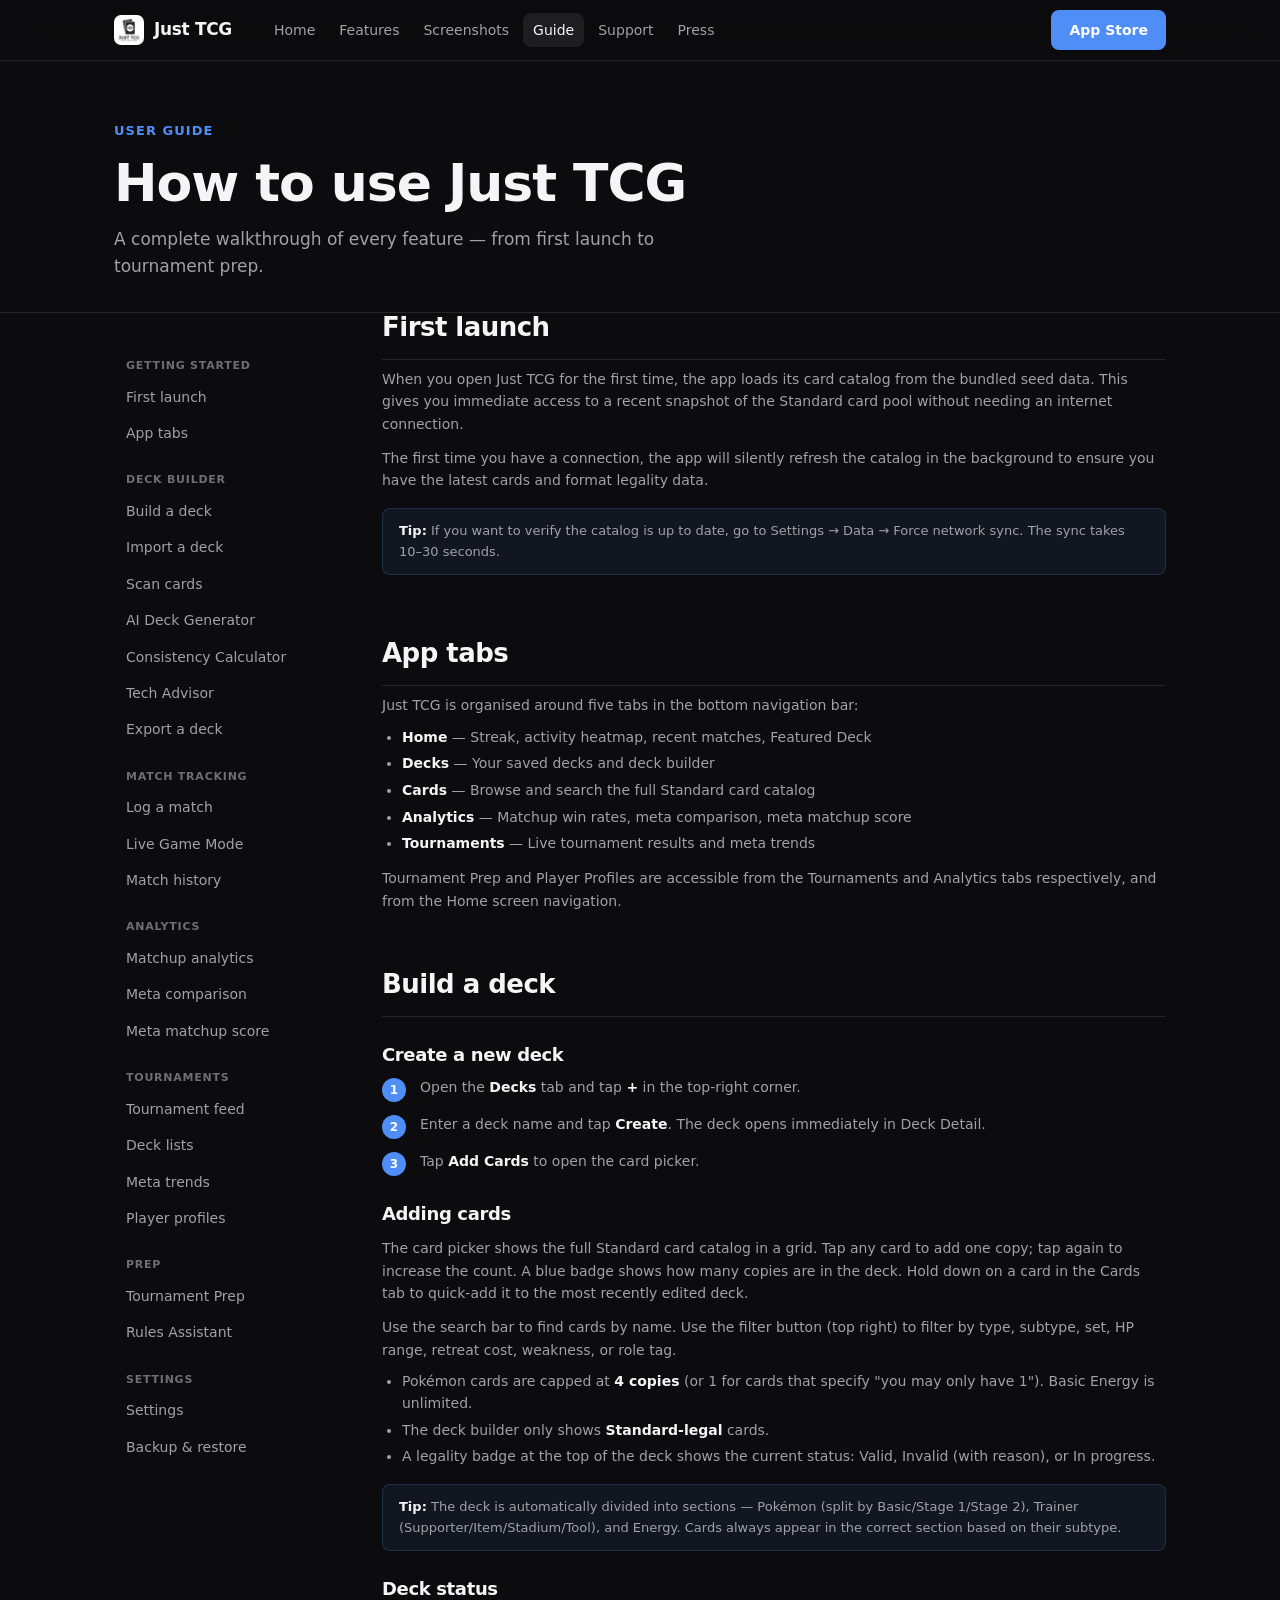
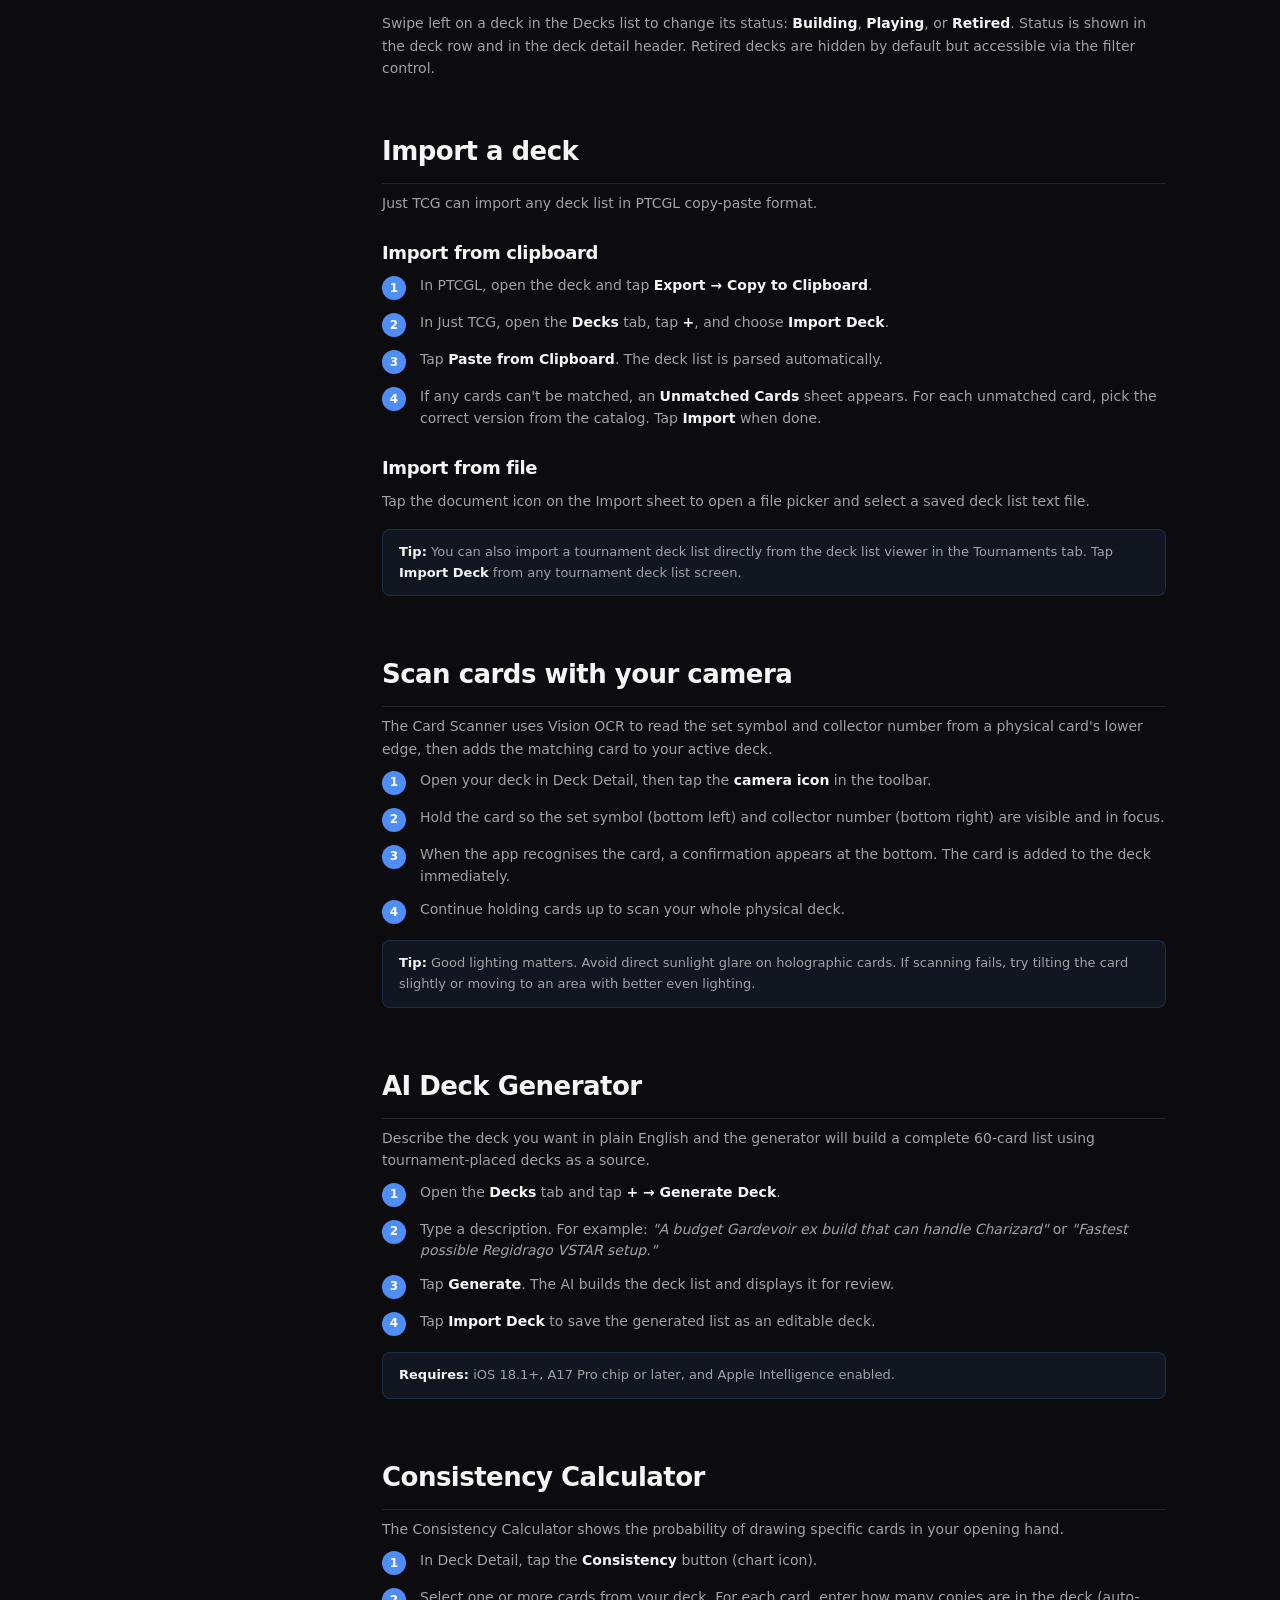
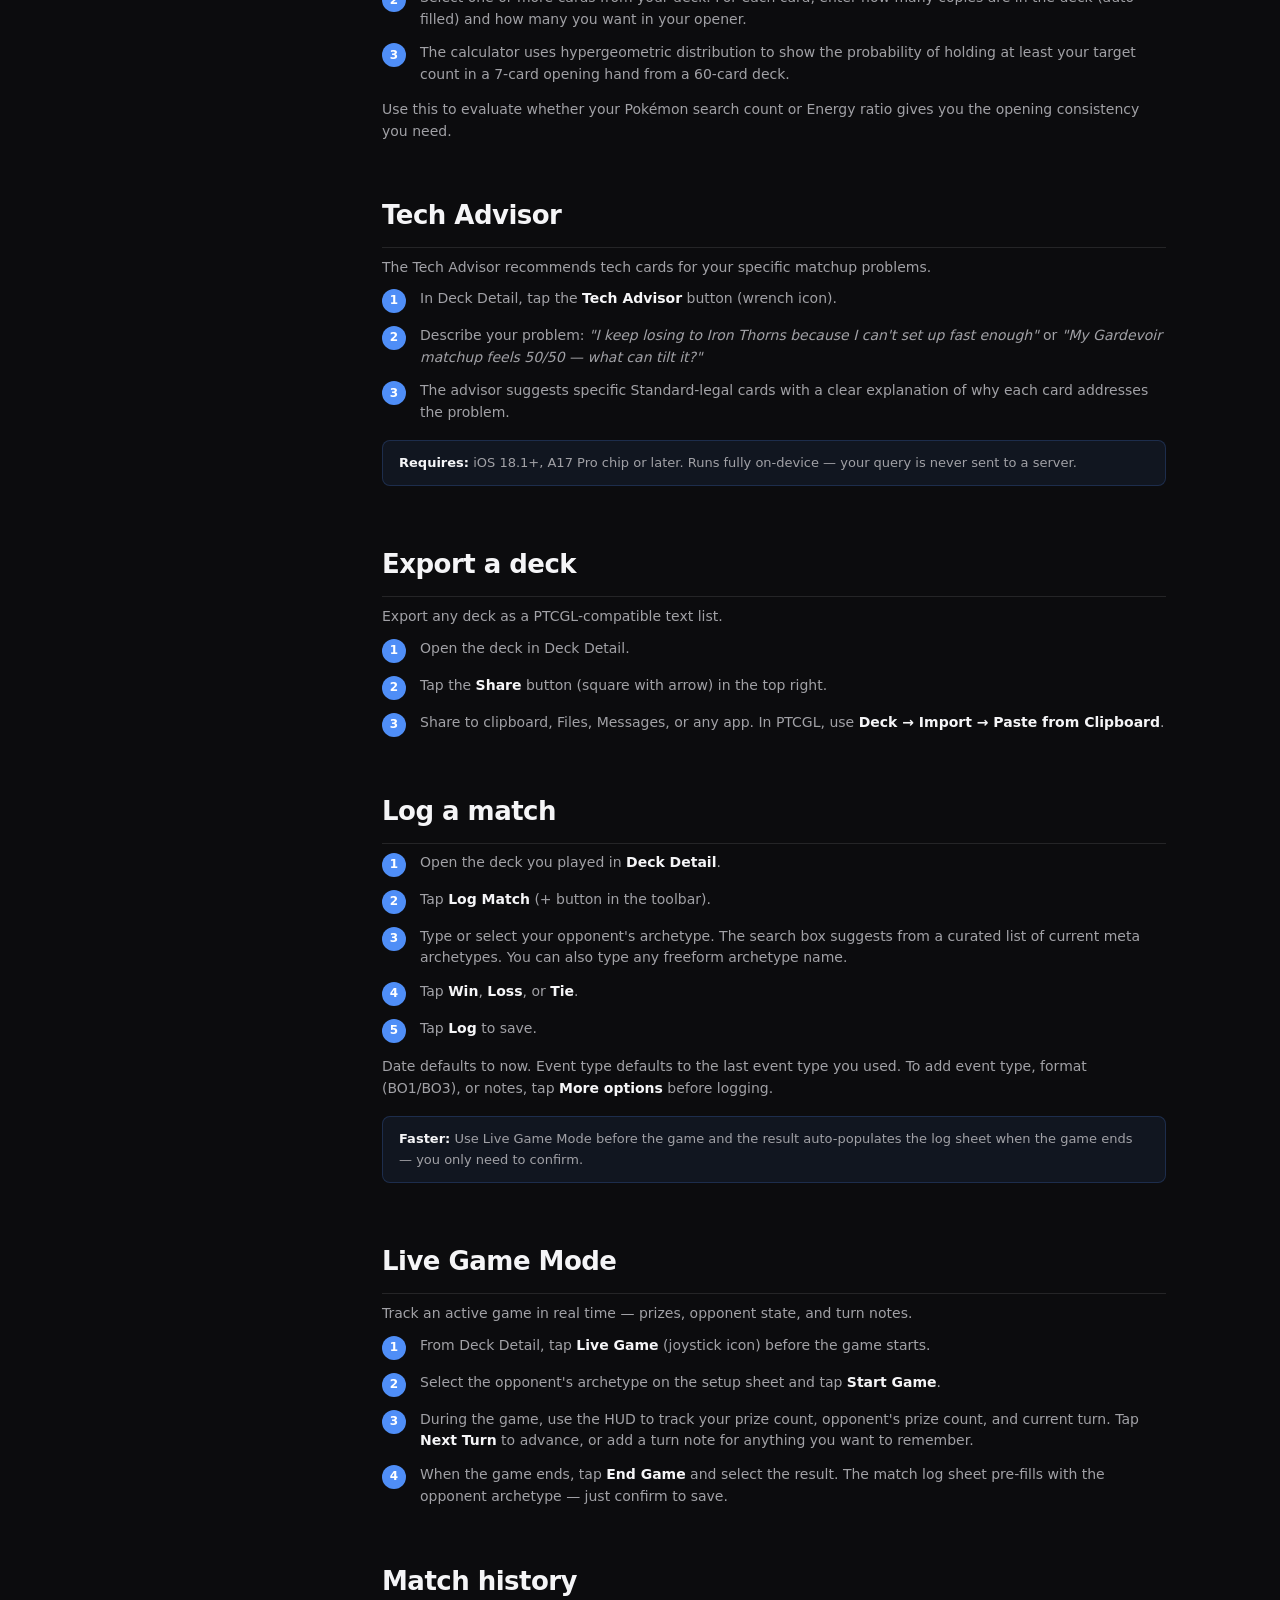
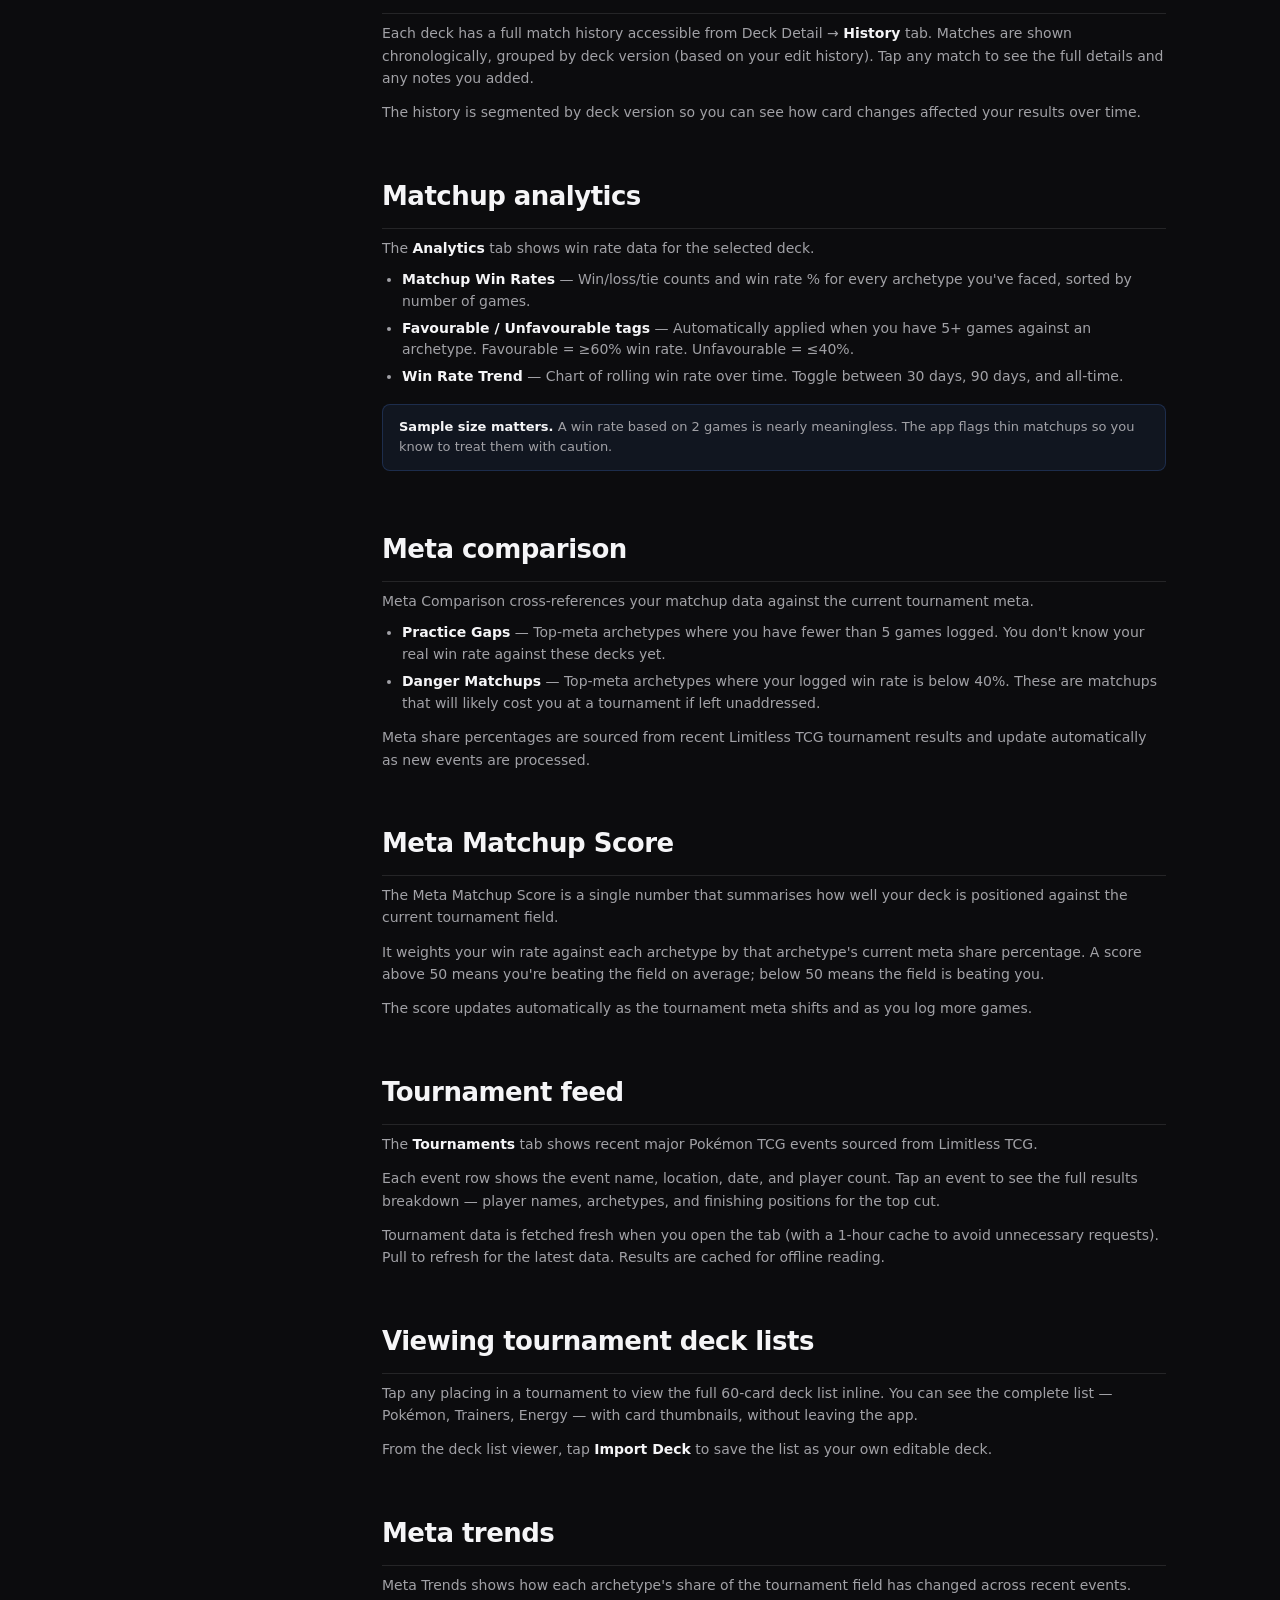
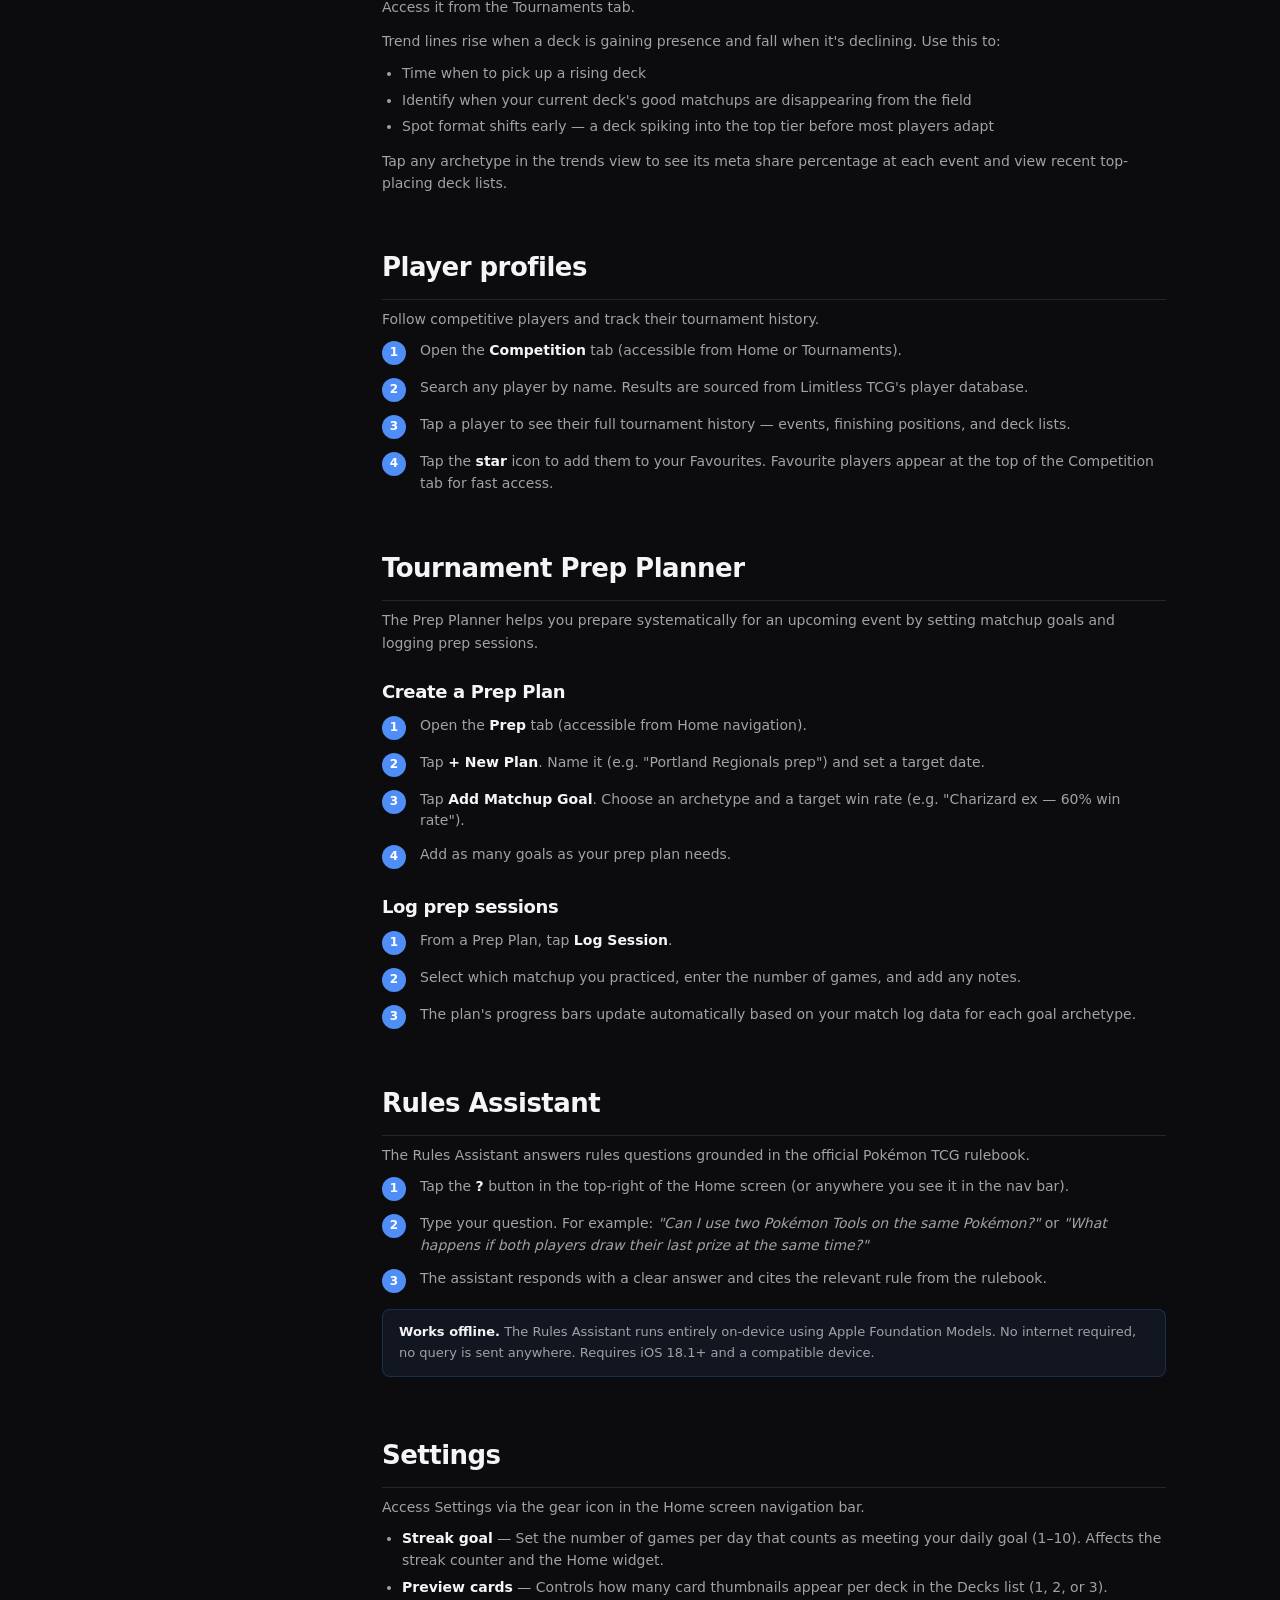
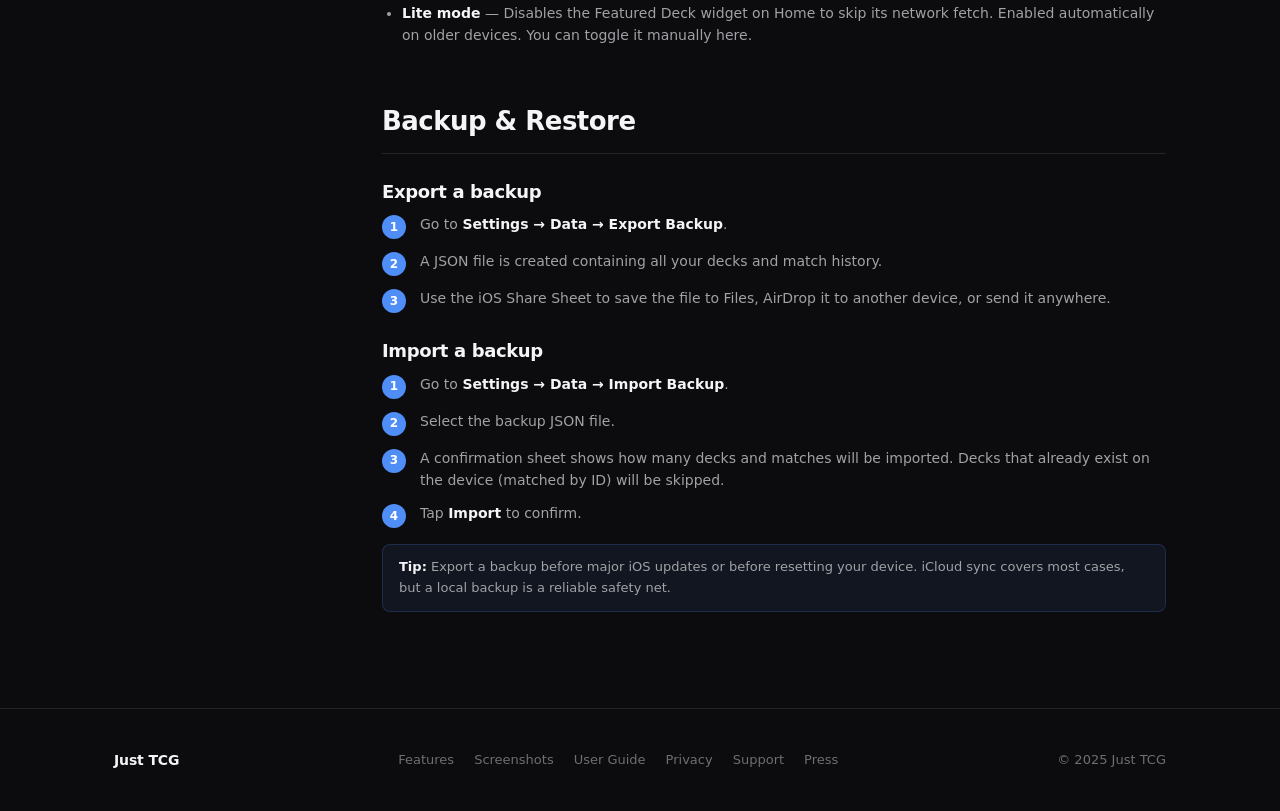
==== docs/guide.html @ 02922365 "Fix featured deck card image loading and add /docs website with real screenshots - ArchetypePrimaryC" ====
<!DOCTYPE html>
<html lang="en">
<head>
  <meta charset="UTF-8">
  <meta name="viewport" content="width=device-width, initial-scale=1.0">
  <title>User Guide — Just TCG</title>
  <meta name="description" content="Complete user guide for Just TCG. Learn how to build decks, track matches, use analytics, and follow the tournament meta.">
  <link rel="icon" type="image/png" href="assets/icon.png">
  <link rel="stylesheet" href="css/style.css">
  <style>
    .guide-step {
      display: flex;
      gap: 14px;
      align-items: flex-start;
      margin-bottom: 12px;
    }
    .step-num {
      width: 24px;
      height: 24px;
      background: var(--accent);
      border-radius: 50%;
      display: flex;
      align-items: center;
      justify-content: center;
      font-size: 12px;
      font-weight: 700;
      color: #fff;
      flex-shrink: 0;
      margin-top: 1px;
    }
    .step-text { font-size: 14px; color: var(--text-secondary); line-height: 1.55; }
    .step-text strong { color: var(--text); }

    .tip {
      background: rgba(79, 142, 247, 0.08);
      border: 1px solid rgba(79, 142, 247, 0.2);
      border-radius: var(--radius-sm);
      padding: 12px 16px;
      font-size: 13px;
      color: var(--text-secondary);
      margin: 16px 0;
    }
    .tip strong { color: var(--accent); }

    .guide-section {
      scroll-margin-top: 80px;
      padding-top: 48px;
    }
    .guide-section:first-child { padding-top: 0; }
    .guide-section h2 {
      font-size: 26px;
      margin-bottom: 8px;
      padding-bottom: 16px;
      border-bottom: 1px solid var(--border);
    }
    .guide-section h3 {
      font-size: 18px;
      margin: 28px 0 12px;
      color: var(--text);
    }
    .guide-section p {
      font-size: 14px;
      line-height: 1.6;
      color: var(--text-secondary);
      margin-bottom: 10px;
    }
    .guide-section ul {
      font-size: 14px;
      color: var(--text-secondary);
      padding-left: 20px;
      margin-bottom: 12px;
    }
    .guide-section li { margin-bottom: 5px; line-height: 1.55; }
    .guide-section strong { color: var(--text); }

    .guide-nav-section {
      font-size: 11px;
      font-weight: 600;
      text-transform: uppercase;
      letter-spacing: 0.07em;
      color: var(--text-tertiary);
      padding: 12px 12px 4px;
      margin-top: 8px;
    }
  </style>
</head>
<body>

<nav class="nav">
  <div class="nav-inner">
    <a class="nav-logo" href="index.html">
      <img src="assets/icon.png" alt="Just TCG icon">
      Just TCG
    </a>
    <div class="nav-links">
      <a href="index.html">Home</a>
      <a href="features.html">Features</a>
      <a href="screenshots.html">Screenshots</a>
      <a href="guide.html" class="active">Guide</a>
      <a href="support.html">Support</a>
      <a href="press.html">Press</a>
    </div>
    <div class="nav-cta">
      <a href="#" class="btn btn-primary">App Store</a>
    </div>
  </div>
</nav>

<section style="padding-top:60px;padding-bottom:32px;">
  <div class="container">
    <div class="section-label">User Guide</div>
    <h1 style="font-size:clamp(32px,5vw,52px);margin-bottom:12px;">How to use Just TCG</h1>
    <p style="font-size:17px;color:var(--text-secondary);max-width:560px;">A complete walkthrough of every feature — from first launch to tournament prep.</p>
  </div>
</section>

<div class="divider"></div>

<section style="padding-top:0;padding-bottom:80px;">
  <div class="container">
    <div class="guide-layout">

      <!-- Sidebar nav -->
      <nav class="guide-nav">
        <div class="guide-nav-section">Getting started</div>
        <a href="#getting-started">First launch</a>
        <a href="#tabs">App tabs</a>

        <div class="guide-nav-section">Deck Builder</div>
        <a href="#build-deck">Build a deck</a>
        <a href="#import-deck">Import a deck</a>
        <a href="#scan-cards">Scan cards</a>
        <a href="#deck-generator">AI Deck Generator</a>
        <a href="#consistency">Consistency Calculator</a>
        <a href="#tech-advisor">Tech Advisor</a>
        <a href="#export-deck">Export a deck</a>

        <div class="guide-nav-section">Match Tracking</div>
        <a href="#log-match">Log a match</a>
        <a href="#live-game">Live Game Mode</a>
        <a href="#match-history">Match history</a>

        <div class="guide-nav-section">Analytics</div>
        <a href="#analytics">Matchup analytics</a>
        <a href="#meta-comparison">Meta comparison</a>
        <a href="#meta-score">Meta matchup score</a>

        <div class="guide-nav-section">Tournaments</div>
        <a href="#tournament-feed">Tournament feed</a>
        <a href="#deck-lists">Deck lists</a>
        <a href="#meta-trends">Meta trends</a>
        <a href="#players">Player profiles</a>

        <div class="guide-nav-section">Prep</div>
        <a href="#prep-planner">Tournament Prep</a>
        <a href="#rules-assistant">Rules Assistant</a>

        <div class="guide-nav-section">Settings</div>
        <a href="#settings">Settings</a>
        <a href="#backup">Backup &amp; restore</a>
      </nav>

      <!-- Content -->
      <div class="guide-content">

        <!-- GETTING STARTED -->
        <div class="guide-section" id="getting-started">
          <h2>First launch</h2>
          <p>When you open Just TCG for the first time, the app loads its card catalog from the bundled seed data. This gives you immediate access to a recent snapshot of the Standard card pool without needing an internet connection.</p>
          <p>The first time you have a connection, the app will silently refresh the catalog in the background to ensure you have the latest cards and format legality data.</p>
          <div class="tip"><strong>Tip:</strong> If you want to verify the catalog is up to date, go to Settings → Data → Force network sync. The sync takes 10–30 seconds.</div>
        </div>

        <div class="guide-section" id="tabs">
          <h2>App tabs</h2>
          <p>Just TCG is organised around five tabs in the bottom navigation bar:</p>
          <ul>
            <li><strong>Home</strong> — Streak, activity heatmap, recent matches, Featured Deck</li>
            <li><strong>Decks</strong> — Your saved decks and deck builder</li>
            <li><strong>Cards</strong> — Browse and search the full Standard card catalog</li>
            <li><strong>Analytics</strong> — Matchup win rates, meta comparison, meta matchup score</li>
            <li><strong>Tournaments</strong> — Live tournament results and meta trends</li>
          </ul>
          <p>Tournament Prep and Player Profiles are accessible from the Tournaments and Analytics tabs respectively, and from the Home screen navigation.</p>
        </div>

        <!-- DECK BUILDER -->
        <div class="guide-section" id="build-deck">
          <h2>Build a deck</h2>

          <h3>Create a new deck</h3>
          <div class="guide-step"><div class="step-num">1</div><div class="step-text">Open the <strong>Decks</strong> tab and tap <strong>+</strong> in the top-right corner.</div></div>
          <div class="guide-step"><div class="step-num">2</div><div class="step-text">Enter a deck name and tap <strong>Create</strong>. The deck opens immediately in Deck Detail.</div></div>
          <div class="guide-step"><div class="step-num">3</div><div class="step-text">Tap <strong>Add Cards</strong> to open the card picker.</div></div>

          <h3>Adding cards</h3>
          <p>The card picker shows the full Standard card catalog in a grid. Tap any card to add one copy; tap again to increase the count. A blue badge shows how many copies are in the deck. Hold down on a card in the Cards tab to quick-add it to the most recently edited deck.</p>
          <p>Use the search bar to find cards by name. Use the filter button (top right) to filter by type, subtype, set, HP range, retreat cost, weakness, or role tag.</p>
          <ul>
            <li>Pokémon cards are capped at <strong>4 copies</strong> (or 1 for cards that specify "you may only have 1"). Basic Energy is unlimited.</li>
            <li>The deck builder only shows <strong>Standard-legal</strong> cards.</li>
            <li>A legality badge at the top of the deck shows the current status: Valid, Invalid (with reason), or In progress.</li>
          </ul>

          <div class="tip"><strong>Tip:</strong> The deck is automatically divided into sections — Pokémon (split by Basic/Stage 1/Stage 2), Trainer (Supporter/Item/Stadium/Tool), and Energy. Cards always appear in the correct section based on their subtype.</div>

          <h3>Deck status</h3>
          <p>Swipe left on a deck in the Decks list to change its status: <strong>Building</strong>, <strong>Playing</strong>, or <strong>Retired</strong>. Status is shown in the deck row and in the deck detail header. Retired decks are hidden by default but accessible via the filter control.</p>
        </div>

        <div class="guide-section" id="import-deck">
          <h2>Import a deck</h2>
          <p>Just TCG can import any deck list in PTCGL copy-paste format.</p>

          <h3>Import from clipboard</h3>
          <div class="guide-step"><div class="step-num">1</div><div class="step-text">In PTCGL, open the deck and tap <strong>Export → Copy to Clipboard</strong>.</div></div>
          <div class="guide-step"><div class="step-num">2</div><div class="step-text">In Just TCG, open the <strong>Decks</strong> tab, tap <strong>+</strong>, and choose <strong>Import Deck</strong>.</div></div>
          <div class="guide-step"><div class="step-num">3</div><div class="step-text">Tap <strong>Paste from Clipboard</strong>. The deck list is parsed automatically.</div></div>
          <div class="guide-step"><div class="step-num">4</div><div class="step-text">If any cards can't be matched, an <strong>Unmatched Cards</strong> sheet appears. For each unmatched card, pick the correct version from the catalog. Tap <strong>Import</strong> when done.</div></div>

          <h3>Import from file</h3>
          <p>Tap the document icon on the Import sheet to open a file picker and select a saved deck list text file.</p>

          <div class="tip"><strong>Tip:</strong> You can also import a tournament deck list directly from the deck list viewer in the Tournaments tab. Tap <strong>Import Deck</strong> from any tournament deck list screen.</div>
        </div>

        <div class="guide-section" id="scan-cards">
          <h2>Scan cards with your camera</h2>
          <p>The Card Scanner uses Vision OCR to read the set symbol and collector number from a physical card's lower edge, then adds the matching card to your active deck.</p>

          <div class="guide-step"><div class="step-num">1</div><div class="step-text">Open your deck in Deck Detail, then tap the <strong>camera icon</strong> in the toolbar.</div></div>
          <div class="guide-step"><div class="step-num">2</div><div class="step-text">Hold the card so the set symbol (bottom left) and collector number (bottom right) are visible and in focus.</div></div>
          <div class="guide-step"><div class="step-num">3</div><div class="step-text">When the app recognises the card, a confirmation appears at the bottom. The card is added to the deck immediately.</div></div>
          <div class="guide-step"><div class="step-num">4</div><div class="step-text">Continue holding cards up to scan your whole physical deck.</div></div>

          <div class="tip"><strong>Tip:</strong> Good lighting matters. Avoid direct sunlight glare on holographic cards. If scanning fails, try tilting the card slightly or moving to an area with better even lighting.</div>
        </div>

        <div class="guide-section" id="deck-generator">
          <h2>AI Deck Generator</h2>
          <p>Describe the deck you want in plain English and the generator will build a complete 60-card list using tournament-placed decks as a source.</p>

          <div class="guide-step"><div class="step-num">1</div><div class="step-text">Open the <strong>Decks</strong> tab and tap <strong>+ → Generate Deck</strong>.</div></div>
          <div class="guide-step"><div class="step-num">2</div><div class="step-text">Type a description. For example: <em>"A budget Gardevoir ex build that can handle Charizard"</em> or <em>"Fastest possible Regidrago VSTAR setup."</em></div></div>
          <div class="guide-step"><div class="step-num">3</div><div class="step-text">Tap <strong>Generate</strong>. The AI builds the deck list and displays it for review.</div></div>
          <div class="guide-step"><div class="step-num">4</div><div class="step-text">Tap <strong>Import Deck</strong> to save the generated list as an editable deck.</div></div>

          <div class="tip"><strong>Requires:</strong> iOS 18.1+, A17 Pro chip or later, and Apple Intelligence enabled.</div>
        </div>

        <div class="guide-section" id="consistency">
          <h2>Consistency Calculator</h2>
          <p>The Consistency Calculator shows the probability of drawing specific cards in your opening hand.</p>

          <div class="guide-step"><div class="step-num">1</div><div class="step-text">In Deck Detail, tap the <strong>Consistency</strong> button (chart icon).</div></div>
          <div class="guide-step"><div class="step-num">2</div><div class="step-text">Select one or more cards from your deck. For each card, enter how many copies are in the deck (auto-filled) and how many you want in your opener.</div></div>
          <div class="guide-step"><div class="step-num">3</div><div class="step-text">The calculator uses hypergeometric distribution to show the probability of holding at least your target count in a 7-card opening hand from a 60-card deck.</div></div>

          <p>Use this to evaluate whether your Pokémon search count or Energy ratio gives you the opening consistency you need.</p>
        </div>

        <div class="guide-section" id="tech-advisor">
          <h2>Tech Advisor</h2>
          <p>The Tech Advisor recommends tech cards for your specific matchup problems.</p>

          <div class="guide-step"><div class="step-num">1</div><div class="step-text">In Deck Detail, tap the <strong>Tech Advisor</strong> button (wrench icon).</div></div>
          <div class="guide-step"><div class="step-num">2</div><div class="step-text">Describe your problem: <em>"I keep losing to Iron Thorns because I can't set up fast enough"</em> or <em>"My Gardevoir matchup feels 50/50 — what can tilt it?"</em></div></div>
          <div class="guide-step"><div class="step-num">3</div><div class="step-text">The advisor suggests specific Standard-legal cards with a clear explanation of why each card addresses the problem.</div></div>

          <div class="tip"><strong>Requires:</strong> iOS 18.1+, A17 Pro chip or later. Runs fully on-device — your query is never sent to a server.</div>
        </div>

        <div class="guide-section" id="export-deck">
          <h2>Export a deck</h2>
          <p>Export any deck as a PTCGL-compatible text list.</p>

          <div class="guide-step"><div class="step-num">1</div><div class="step-text">Open the deck in Deck Detail.</div></div>
          <div class="guide-step"><div class="step-num">2</div><div class="step-text">Tap the <strong>Share</strong> button (square with arrow) in the top right.</div></div>
          <div class="guide-step"><div class="step-num">3</div><div class="step-text">Share to clipboard, Files, Messages, or any app. In PTCGL, use <strong>Deck → Import → Paste from Clipboard</strong>.</div></div>
        </div>

        <!-- MATCH TRACKING -->
        <div class="guide-section" id="log-match">
          <h2>Log a match</h2>

          <div class="guide-step"><div class="step-num">1</div><div class="step-text">Open the deck you played in <strong>Deck Detail</strong>.</div></div>
          <div class="guide-step"><div class="step-num">2</div><div class="step-text">Tap <strong>Log Match</strong> (+ button in the toolbar).</div></div>
          <div class="guide-step"><div class="step-num">3</div><div class="step-text">Type or select your opponent's archetype. The search box suggests from a curated list of current meta archetypes. You can also type any freeform archetype name.</div></div>
          <div class="guide-step"><div class="step-num">4</div><div class="step-text">Tap <strong>Win</strong>, <strong>Loss</strong>, or <strong>Tie</strong>.</div></div>
          <div class="guide-step"><div class="step-num">5</div><div class="step-text">Tap <strong>Log</strong> to save.</div></div>

          <p>Date defaults to now. Event type defaults to the last event type you used. To add event type, format (BO1/BO3), or notes, tap <strong>More options</strong> before logging.</p>

          <div class="tip"><strong>Faster:</strong> Use Live Game Mode before the game and the result auto-populates the log sheet when the game ends — you only need to confirm.</div>
        </div>

        <div class="guide-section" id="live-game">
          <h2>Live Game Mode</h2>
          <p>Track an active game in real time — prizes, opponent state, and turn notes.</p>

          <div class="guide-step"><div class="step-num">1</div><div class="step-text">From Deck Detail, tap <strong>Live Game</strong> (joystick icon) before the game starts.</div></div>
          <div class="guide-step"><div class="step-num">2</div><div class="step-text">Select the opponent's archetype on the setup sheet and tap <strong>Start Game</strong>.</div></div>
          <div class="guide-step"><div class="step-num">3</div><div class="step-text">During the game, use the HUD to track your prize count, opponent's prize count, and current turn. Tap <strong>Next Turn</strong> to advance, or add a turn note for anything you want to remember.</div></div>
          <div class="guide-step"><div class="step-num">4</div><div class="step-text">When the game ends, tap <strong>End Game</strong> and select the result. The match log sheet pre-fills with the opponent archetype — just confirm to save.</div></div>
        </div>

        <div class="guide-section" id="match-history">
          <h2>Match history</h2>
          <p>Each deck has a full match history accessible from Deck Detail → <strong>History</strong> tab. Matches are shown chronologically, grouped by deck version (based on your edit history). Tap any match to see the full details and any notes you added.</p>
          <p>The history is segmented by deck version so you can see how card changes affected your results over time.</p>
        </div>

        <!-- ANALYTICS -->
        <div class="guide-section" id="analytics">
          <h2>Matchup analytics</h2>
          <p>The <strong>Analytics</strong> tab shows win rate data for the selected deck.</p>
          <ul>
            <li><strong>Matchup Win Rates</strong> — Win/loss/tie counts and win rate % for every archetype you've faced, sorted by number of games.</li>
            <li><strong>Favourable / Unfavourable tags</strong> — Automatically applied when you have 5+ games against an archetype. Favourable = ≥60% win rate. Unfavourable = ≤40%.</li>
            <li><strong>Win Rate Trend</strong> — Chart of rolling win rate over time. Toggle between 30 days, 90 days, and all-time.</li>
          </ul>
          <div class="tip"><strong>Sample size matters.</strong> A win rate based on 2 games is nearly meaningless. The app flags thin matchups so you know to treat them with caution.</div>
        </div>

        <div class="guide-section" id="meta-comparison">
          <h2>Meta comparison</h2>
          <p>Meta Comparison cross-references your matchup data against the current tournament meta.</p>
          <ul>
            <li><strong>Practice Gaps</strong> — Top-meta archetypes where you have fewer than 5 games logged. You don't know your real win rate against these decks yet.</li>
            <li><strong>Danger Matchups</strong> — Top-meta archetypes where your logged win rate is below 40%. These are matchups that will likely cost you at a tournament if left unaddressed.</li>
          </ul>
          <p>Meta share percentages are sourced from recent Limitless TCG tournament results and update automatically as new events are processed.</p>
        </div>

        <div class="guide-section" id="meta-score">
          <h2>Meta Matchup Score</h2>
          <p>The Meta Matchup Score is a single number that summarises how well your deck is positioned against the current tournament field.</p>
          <p>It weights your win rate against each archetype by that archetype's current meta share percentage. A score above 50 means you're beating the field on average; below 50 means the field is beating you.</p>
          <p>The score updates automatically as the tournament meta shifts and as you log more games.</p>
        </div>

        <!-- TOURNAMENTS -->
        <div class="guide-section" id="tournament-feed">
          <h2>Tournament feed</h2>
          <p>The <strong>Tournaments</strong> tab shows recent major Pokémon TCG events sourced from Limitless TCG.</p>
          <p>Each event row shows the event name, location, date, and player count. Tap an event to see the full results breakdown — player names, archetypes, and finishing positions for the top cut.</p>
          <p>Tournament data is fetched fresh when you open the tab (with a 1-hour cache to avoid unnecessary requests). Pull to refresh for the latest data. Results are cached for offline reading.</p>
        </div>

        <div class="guide-section" id="deck-lists">
          <h2>Viewing tournament deck lists</h2>
          <p>Tap any placing in a tournament to view the full 60-card deck list inline. You can see the complete list — Pokémon, Trainers, Energy — with card thumbnails, without leaving the app.</p>
          <p>From the deck list viewer, tap <strong>Import Deck</strong> to save the list as your own editable deck.</p>
        </div>

        <div class="guide-section" id="meta-trends">
          <h2>Meta trends</h2>
          <p>Meta Trends shows how each archetype's share of the tournament field has changed across recent events. Access it from the Tournaments tab.</p>
          <p>Trend lines rise when a deck is gaining presence and fall when it's declining. Use this to:</p>
          <ul>
            <li>Time when to pick up a rising deck</li>
            <li>Identify when your current deck's good matchups are disappearing from the field</li>
            <li>Spot format shifts early — a deck spiking into the top tier before most players adapt</li>
          </ul>
          <p>Tap any archetype in the trends view to see its meta share percentage at each event and view recent top-placing deck lists.</p>
        </div>

        <div class="guide-section" id="players">
          <h2>Player profiles</h2>
          <p>Follow competitive players and track their tournament history.</p>

          <div class="guide-step"><div class="step-num">1</div><div class="step-text">Open the <strong>Competition</strong> tab (accessible from Home or Tournaments).</div></div>
          <div class="guide-step"><div class="step-num">2</div><div class="step-text">Search any player by name. Results are sourced from Limitless TCG's player database.</div></div>
          <div class="guide-step"><div class="step-num">3</div><div class="step-text">Tap a player to see their full tournament history — events, finishing positions, and deck lists.</div></div>
          <div class="guide-step"><div class="step-num">4</div><div class="step-text">Tap the <strong>star</strong> icon to add them to your Favourites. Favourite players appear at the top of the Competition tab for fast access.</div></div>
        </div>

        <!-- PREP -->
        <div class="guide-section" id="prep-planner">
          <h2>Tournament Prep Planner</h2>
          <p>The Prep Planner helps you prepare systematically for an upcoming event by setting matchup goals and logging prep sessions.</p>

          <h3>Create a Prep Plan</h3>
          <div class="guide-step"><div class="step-num">1</div><div class="step-text">Open the <strong>Prep</strong> tab (accessible from Home navigation).</div></div>
          <div class="guide-step"><div class="step-num">2</div><div class="step-text">Tap <strong>+ New Plan</strong>. Name it (e.g. "Portland Regionals prep") and set a target date.</div></div>
          <div class="guide-step"><div class="step-num">3</div><div class="step-text">Tap <strong>Add Matchup Goal</strong>. Choose an archetype and a target win rate (e.g. "Charizard ex — 60% win rate").</div></div>
          <div class="guide-step"><div class="step-num">4</div><div class="step-text">Add as many goals as your prep plan needs.</div></div>

          <h3>Log prep sessions</h3>
          <div class="guide-step"><div class="step-num">1</div><div class="step-text">From a Prep Plan, tap <strong>Log Session</strong>.</div></div>
          <div class="guide-step"><div class="step-num">2</div><div class="step-text">Select which matchup you practiced, enter the number of games, and add any notes.</div></div>
          <div class="guide-step"><div class="step-num">3</div><div class="step-text">The plan's progress bars update automatically based on your match log data for each goal archetype.</div></div>
        </div>

        <div class="guide-section" id="rules-assistant">
          <h2>Rules Assistant</h2>
          <p>The Rules Assistant answers rules questions grounded in the official Pokémon TCG rulebook.</p>

          <div class="guide-step"><div class="step-num">1</div><div class="step-text">Tap the <strong>?</strong> button in the top-right of the Home screen (or anywhere you see it in the nav bar).</div></div>
          <div class="guide-step"><div class="step-num">2</div><div class="step-text">Type your question. For example: <em>"Can I use two Pokémon Tools on the same Pokémon?"</em> or <em>"What happens if both players draw their last prize at the same time?"</em></div></div>
          <div class="guide-step"><div class="step-num">3</div><div class="step-text">The assistant responds with a clear answer and cites the relevant rule from the rulebook.</div></div>

          <div class="tip"><strong>Works offline.</strong> The Rules Assistant runs entirely on-device using Apple Foundation Models. No internet required, no query is sent anywhere. Requires iOS 18.1+ and a compatible device.</div>
        </div>

        <!-- SETTINGS -->
        <div class="guide-section" id="settings">
          <h2>Settings</h2>
          <p>Access Settings via the gear icon in the Home screen navigation bar.</p>
          <ul>
            <li><strong>Streak goal</strong> — Set the number of games per day that counts as meeting your daily goal (1–10). Affects the streak counter and the Home widget.</li>
            <li><strong>Preview cards</strong> — Controls how many card thumbnails appear per deck in the Decks list (1, 2, or 3).</li>
            <li><strong>Lite mode</strong> — Disables the Featured Deck widget on Home to skip its network fetch. Enabled automatically on older devices. You can toggle it manually here.</li>
          </ul>
        </div>

        <div class="guide-section" id="backup">
          <h2>Backup &amp; Restore</h2>

          <h3>Export a backup</h3>
          <div class="guide-step"><div class="step-num">1</div><div class="step-text">Go to <strong>Settings → Data → Export Backup</strong>.</div></div>
          <div class="guide-step"><div class="step-num">2</div><div class="step-text">A JSON file is created containing all your decks and match history.</div></div>
          <div class="guide-step"><div class="step-num">3</div><div class="step-text">Use the iOS Share Sheet to save the file to Files, AirDrop it to another device, or send it anywhere.</div></div>

          <h3>Import a backup</h3>
          <div class="guide-step"><div class="step-num">1</div><div class="step-text">Go to <strong>Settings → Data → Import Backup</strong>.</div></div>
          <div class="guide-step"><div class="step-num">2</div><div class="step-text">Select the backup JSON file.</div></div>
          <div class="guide-step"><div class="step-num">3</div><div class="step-text">A confirmation sheet shows how many decks and matches will be imported. Decks that already exist on the device (matched by ID) will be skipped.</div></div>
          <div class="guide-step"><div class="step-num">4</div><div class="step-text">Tap <strong>Import</strong> to confirm.</div></div>

          <div class="tip"><strong>Tip:</strong> Export a backup before major iOS updates or before resetting your device. iCloud sync covers most cases, but a local backup is a reliable safety net.</div>
        </div>

      </div>
    </div>
  </div>
</section>

<footer>
  <div class="footer-inner">
    <div class="footer-logo">Just TCG</div>
    <div class="footer-links">
      <a href="features.html">Features</a>
      <a href="screenshots.html">Screenshots</a>
      <a href="guide.html">User Guide</a>
      <a href="privacy.html">Privacy</a>
      <a href="support.html">Support</a>
      <a href="press.html">Press</a>
    </div>
    <div class="footer-copy">© 2025 Just TCG</div>
  </div>
</footer>

<script>
// Highlight active guide nav link on scroll
const sections = document.querySelectorAll('.guide-section');
const navLinks = document.querySelectorAll('.guide-nav a');

function updateActiveLink() {
  let current = '';
  sections.forEach(section => {
    const top = section.getBoundingClientRect().top;
    if (top <= 100) current = section.id;
  });
  navLinks.forEach(link => {
    link.classList.remove('active');
    if (link.getAttribute('href') === '#' + current) link.classList.add('active');
  });
}

window.addEventListener('scroll', updateActiveLink, { passive: true });
updateActiveLink();
</script>

</body>
</html>
---- docs/css/style.css ----
:root {
  --bg: #0C0C0E;
  --surface: #161618;
  --surface-2: #1E1E20;
  --border: rgba(255, 255, 255, 0.10);
  --accent: #4F8EF7;
  --accent-dark: #3A7BEB;
  --text: #F5F5F7;
  --text-secondary: #A1A1A6;
  --text-tertiary: #6E6E73;
  --success: #34C759;
  --warning: #FF9F0A;
  --danger: #FF3B30;
  --radius: 12px;
  --radius-sm: 8px;
  --radius-lg: 20px;
  --max-width: 1100px;
}

*, *::before, *::after { box-sizing: border-box; margin: 0; padding: 0; }

html { scroll-behavior: smooth; }

body {
  background: var(--bg);
  color: var(--text);
  font-family: -apple-system, BlinkMacSystemFont, 'SF Pro Display', 'Segoe UI', system-ui, sans-serif;
  font-size: 16px;
  line-height: 1.6;
  -webkit-font-smoothing: antialiased;
}

a { color: var(--accent); text-decoration: none; }
a:hover { color: var(--text); }

img { max-width: 100%; display: block; }

/* ── NAV ── */

.nav {
  position: sticky;
  top: 0;
  z-index: 100;
  background: rgba(12, 12, 14, 0.85);
  backdrop-filter: blur(20px);
  -webkit-backdrop-filter: blur(20px);
  border-bottom: 1px solid var(--border);
}

.nav-inner {
  max-width: var(--max-width);
  margin: 0 auto;
  padding: 0 24px;
  height: 60px;
  display: flex;
  align-items: center;
  gap: 32px;
}

.nav-logo {
  display: flex;
  align-items: center;
  gap: 10px;
  color: var(--text);
  font-weight: 700;
  font-size: 17px;
  letter-spacing: -0.02em;
  flex-shrink: 0;
}

.nav-logo img {
  width: 30px;
  height: 30px;
  border-radius: 7px;
}

.nav-links {
  display: flex;
  gap: 4px;
  flex: 1;
}

.nav-links a {
  color: var(--text-secondary);
  font-size: 14px;
  font-weight: 500;
  padding: 6px 10px;
  border-radius: var(--radius-sm);
  transition: color 0.15s, background 0.15s;
}

.nav-links a:hover, .nav-links a.active {
  color: var(--text);
  background: var(--surface-2);
}

.nav-cta {
  margin-left: auto;
}

.btn {
  display: inline-flex;
  align-items: center;
  gap: 8px;
  padding: 9px 18px;
  border-radius: var(--radius-sm);
  font-size: 14px;
  font-weight: 600;
  cursor: pointer;
  border: none;
  transition: opacity 0.15s, transform 0.1s;
  text-decoration: none;
}

.btn:hover { opacity: 0.85; }
.btn:active { transform: scale(0.98); }

.btn-primary {
  background: var(--accent);
  color: #fff;
}

.btn-secondary {
  background: var(--surface-2);
  color: var(--text);
  border: 1px solid var(--border);
}

/* ── LAYOUT ── */

.container {
  max-width: var(--max-width);
  margin: 0 auto;
  padding: 0 24px;
}

section { padding: 80px 0; }

.section-label {
  font-size: 13px;
  font-weight: 600;
  letter-spacing: 0.08em;
  text-transform: uppercase;
  color: var(--accent);
  margin-bottom: 12px;
}

h1, h2, h3, h4 {
  line-height: 1.15;
  letter-spacing: -0.02em;
  color: var(--text);
}

h1 { font-size: clamp(40px, 6vw, 64px); font-weight: 700; }
h2 { font-size: clamp(28px, 4vw, 42px); font-weight: 700; }
h3 { font-size: 22px; font-weight: 600; }
h4 { font-size: 17px; font-weight: 600; }

p { color: var(--text-secondary); }
p + p { margin-top: 12px; }

.text-center { text-align: center; }

/* ── HERO ── */

.hero {
  padding: 100px 0 80px;
  text-align: center;
}

.hero-badge {
  display: inline-flex;
  align-items: center;
  gap: 6px;
  padding: 5px 12px;
  border-radius: 999px;
  border: 1px solid var(--border);
  background: var(--surface);
  font-size: 13px;
  color: var(--text-secondary);
  margin-bottom: 28px;
}

.hero h1 { margin-bottom: 20px; }

.hero-sub {
  font-size: 20px;
  color: var(--text-secondary);
  max-width: 540px;
  margin: 0 auto 36px;
}

.hero-actions {
  display: flex;
  gap: 12px;
  justify-content: center;
  flex-wrap: wrap;
}

/* ── PHONE MOCKUP ── */

.phone-wrap {
  display: flex;
  justify-content: center;
  margin: 64px auto 0;
  gap: 20px;
  flex-wrap: wrap;
}

.phone {
  width: 220px;
  height: 440px;
  background: var(--surface);
  border: 1.5px solid var(--border);
  border-radius: 36px;
  overflow: hidden;
  position: relative;
  flex-shrink: 0;
  box-shadow: 0 30px 80px rgba(0,0,0,0.6), 0 0 0 1px rgba(255,255,255,0.05);
}

.phone-screenshot {
  width: 200px;
  flex-shrink: 0;
  border-radius: 36px;
  overflow: hidden;
  border: 1.5px solid rgba(255,255,255,0.08);
  box-shadow: 0 30px 80px rgba(0,0,0,0.6), 0 0 0 1px rgba(255,255,255,0.05);
  align-self: center;
  transform: scale(0.88) translateY(20px);
  opacity: 0.7;
  transition: transform 0.2s, opacity 0.2s;
}

.phone-screenshot--center {
  transform: scale(1);
  opacity: 1;
  z-index: 1;
}

.phone-screenshot img {
  display: block;
  width: 100%;
  height: auto;
}

.phone-notch {
  position: absolute;
  top: 0;
  left: 50%;
  transform: translateX(-50%);
  width: 100px;
  height: 28px;
  background: var(--bg);
  border-radius: 0 0 16px 16px;
  z-index: 2;
}

.phone-screen {
  position: absolute;
  inset: 0;
  padding: 36px 0 0;
  display: flex;
  flex-direction: column;
}

.phone-screen-header {
  padding: 8px 16px 4px;
  font-size: 18px;
  font-weight: 700;
  letter-spacing: -0.02em;
  color: var(--text);
  flex-shrink: 0;
}

.phone-screen-content {
  flex: 1;
  overflow: hidden;
  padding: 8px 12px;
  display: flex;
  flex-direction: column;
  gap: 6px;
}

.mock-card {
  background: var(--surface-2);
  border-radius: 10px;
  padding: 10px 12px;
  border: 1px solid var(--border);
}

.mock-card-title {
  font-size: 11px;
  font-weight: 600;
  color: var(--text);
  margin-bottom: 4px;
}

.mock-card-sub {
  font-size: 10px;
  color: var(--text-secondary);
}

.mock-stat {
  display: flex;
  justify-content: space-between;
  align-items: center;
  padding: 6px 0;
  border-bottom: 1px solid var(--border);
  font-size: 10px;
}

.mock-stat:last-child { border-bottom: none; }

.mock-stat-label { color: var(--text-secondary); }

.mock-stat-win { color: var(--success); font-weight: 600; }
.mock-stat-loss { color: var(--danger); font-weight: 600; }

.mock-bar {
  height: 4px;
  background: var(--border);
  border-radius: 2px;
  margin-top: 4px;
  overflow: hidden;
}

.mock-bar-fill {
  height: 100%;
  background: var(--accent);
  border-radius: 2px;
}

.phone-tab-bar {
  height: 54px;
  background: var(--surface);
  border-top: 1px solid var(--border);
  display: flex;
  align-items: center;
  justify-content: space-around;
  padding: 0 8px;
  flex-shrink: 0;
}

.tab-icon {
  width: 22px;
  height: 22px;
  border-radius: 4px;
  background: var(--border);
  position: relative;
}

.tab-icon.active { background: var(--accent); }

/* ── CARDS / GRIDS ── */

.card {
  background: var(--surface);
  border: 1px solid var(--border);
  border-radius: var(--radius);
  padding: 24px;
  transition: border-color 0.2s, background 0.2s;
}

.card:hover {
  border-color: rgba(79, 142, 247, 0.3);
  background: var(--surface-2);
}

.feature-grid {
  display: grid;
  grid-template-columns: repeat(auto-fill, minmax(280px, 1fr));
  gap: 16px;
}

.feature-icon {
  width: 44px;
  height: 44px;
  border-radius: 12px;
  background: rgba(79, 142, 247, 0.12);
  display: flex;
  align-items: center;
  justify-content: center;
  font-size: 20px;
  margin-bottom: 16px;
  flex-shrink: 0;
}

.feature-icon svg {
  width: 22px;
  height: 22px;
  stroke: var(--accent);
  fill: none;
  stroke-width: 1.75;
  stroke-linecap: round;
  stroke-linejoin: round;
}

.card h3 { margin-bottom: 8px; font-size: 17px; }
.card p { font-size: 14px; line-height: 1.55; }

/* ── STATS ROW ── */

.stats-row {
  display: grid;
  grid-template-columns: repeat(auto-fit, minmax(160px, 1fr));
  gap: 1px;
  background: var(--border);
  border: 1px solid var(--border);
  border-radius: var(--radius);
  overflow: hidden;
}

.stat-item {
  background: var(--surface);
  padding: 28px 24px;
  text-align: center;
}

.stat-num {
  font-size: 36px;
  font-weight: 700;
  letter-spacing: -0.03em;
  color: var(--text);
  line-height: 1;
}

.stat-label {
  font-size: 13px;
  color: var(--text-secondary);
  margin-top: 6px;
}

/* ── DIVIDER ── */

.divider {
  height: 1px;
  background: var(--border);
  margin: 0;
}

/* ── PILL TAGS ── */

.tag {
  display: inline-flex;
  align-items: center;
  padding: 3px 10px;
  border-radius: 999px;
  font-size: 12px;
  font-weight: 500;
  background: var(--surface-2);
  color: var(--text-secondary);
  border: 1px solid var(--border);
}

.tag-accent {
  background: rgba(79, 142, 247, 0.15);
  color: var(--accent);
  border-color: rgba(79, 142, 247, 0.25);
}

/* ── PROSE (privacy/guide pages) ── */

.prose {
  max-width: 720px;
}

.prose h2 { font-size: 26px; margin: 48px 0 16px; }
.prose h3 { font-size: 19px; margin: 32px 0 10px; }
.prose p { color: var(--text-secondary); margin-bottom: 14px; }
.prose ul, .prose ol { color: var(--text-secondary); padding-left: 20px; margin-bottom: 14px; }
.prose li { margin-bottom: 6px; }
.prose strong { color: var(--text); font-weight: 600; }
.prose a { color: var(--accent); }

/* ── ACCORDION (support) ── */

.accordion { border: 1px solid var(--border); border-radius: var(--radius); overflow: hidden; }

.accordion-item { border-bottom: 1px solid var(--border); }
.accordion-item:last-child { border-bottom: none; }

.accordion-header {
  width: 100%;
  background: var(--surface);
  border: none;
  padding: 18px 20px;
  text-align: left;
  cursor: pointer;
  display: flex;
  justify-content: space-between;
  align-items: center;
  gap: 12px;
  font-size: 15px;
  font-weight: 500;
  color: var(--text);
  transition: background 0.15s;
}

.accordion-header:hover { background: var(--surface-2); }

.accordion-header .chevron {
  width: 16px;
  height: 16px;
  stroke: var(--text-secondary);
  fill: none;
  stroke-width: 2;
  flex-shrink: 0;
  transition: transform 0.2s;
}

.accordion-item.open .chevron { transform: rotate(180deg); }

.accordion-body {
  display: none;
  padding: 0 20px 18px;
  background: var(--surface);
}

.accordion-body p { font-size: 14px; line-height: 1.6; }

.accordion-item.open .accordion-body { display: block; }

/* ── SCREENSHOT GALLERY ── */

.screenshot-grid {
  display: grid;
  grid-template-columns: repeat(auto-fill, minmax(200px, 1fr));
  gap: 24px;
}

.screenshot-item { text-align: center; }

.screenshot-item .phone { margin: 0 auto; }

.screenshot-caption {
  margin-top: 12px;
  font-size: 13px;
  color: var(--text-secondary);
  font-weight: 500;
}

/* ── PRESS ── */

.press-asset {
  display: flex;
  align-items: center;
  gap: 16px;
  padding: 16px;
  background: var(--surface);
  border: 1px solid var(--border);
  border-radius: var(--radius);
}

.press-asset-preview {
  width: 60px;
  height: 60px;
  border-radius: 14px;
  overflow: hidden;
  flex-shrink: 0;
  background: var(--surface-2);
  display: flex;
  align-items: center;
  justify-content: center;
}

/* ── GUIDE ── */

.guide-nav {
  position: sticky;
  top: 60px;
  width: 220px;
  flex-shrink: 0;
  align-self: flex-start;
  padding: 24px 0;
}

.guide-nav a {
  display: block;
  padding: 7px 12px;
  border-radius: var(--radius-sm);
  font-size: 14px;
  color: var(--text-secondary);
  font-weight: 500;
  transition: background 0.15s, color 0.15s;
}

.guide-nav a:hover, .guide-nav a.active {
  background: var(--surface-2);
  color: var(--text);
}

.guide-layout {
  display: flex;
  gap: 48px;
  align-items: flex-start;
}

.guide-content { flex: 1; min-width: 0; }

/* ── FOOTER ── */

footer {
  border-top: 1px solid var(--border);
  padding: 40px 0;
}

.footer-inner {
  max-width: var(--max-width);
  margin: 0 auto;
  padding: 0 24px;
  display: flex;
  gap: 24px;
  align-items: center;
  justify-content: space-between;
  flex-wrap: wrap;
}

.footer-logo {
  font-size: 14px;
  font-weight: 700;
  color: var(--text);
  letter-spacing: -0.01em;
}

.footer-links {
  display: flex;
  gap: 20px;
  flex-wrap: wrap;
}

.footer-links a {
  font-size: 13px;
  color: var(--text-tertiary);
  transition: color 0.15s;
}

.footer-links a:hover { color: var(--text); }

.footer-copy {
  font-size: 13px;
  color: var(--text-tertiary);
}

/* ── RESPONSIVE ── */

@media (max-width: 768px) {
  section { padding: 60px 0; }

  .nav-links { display: none; }

  .guide-layout { flex-direction: column; }
  .guide-nav { position: static; width: 100%; padding: 0 0 16px; }

  .phone-wrap .phone:not(:first-child) { display: none; }
  .phone-wrap .phone-screenshot:not(.phone-screenshot--center) { display: none; }
  .phone-screenshot--center { transform: scale(1); opacity: 1; }

  .stats-row { grid-template-columns: 1fr 1fr; }
}

@media (max-width: 480px) {
  .container { padding: 0 16px; }
  h1 { font-size: 34px; }
  h2 { font-size: 26px; }
  .hero { padding: 64px 0 48px; }
}
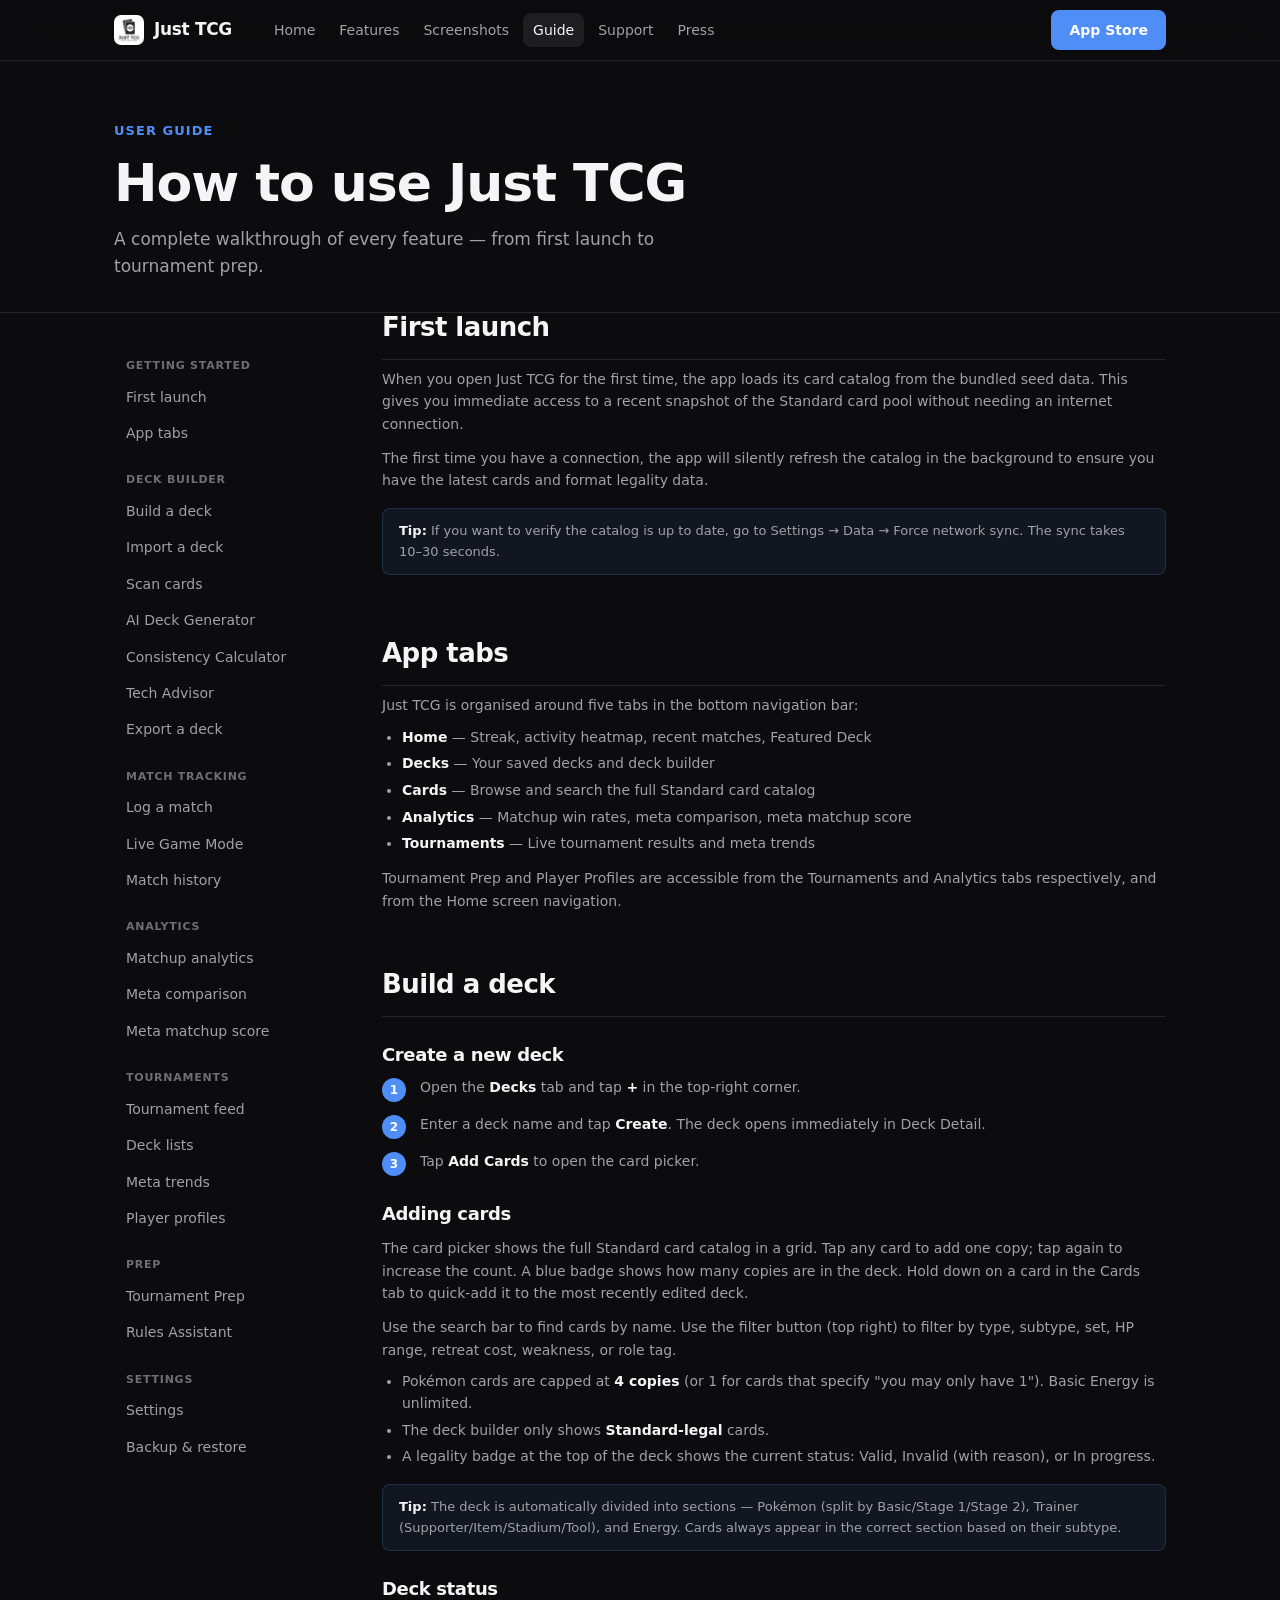
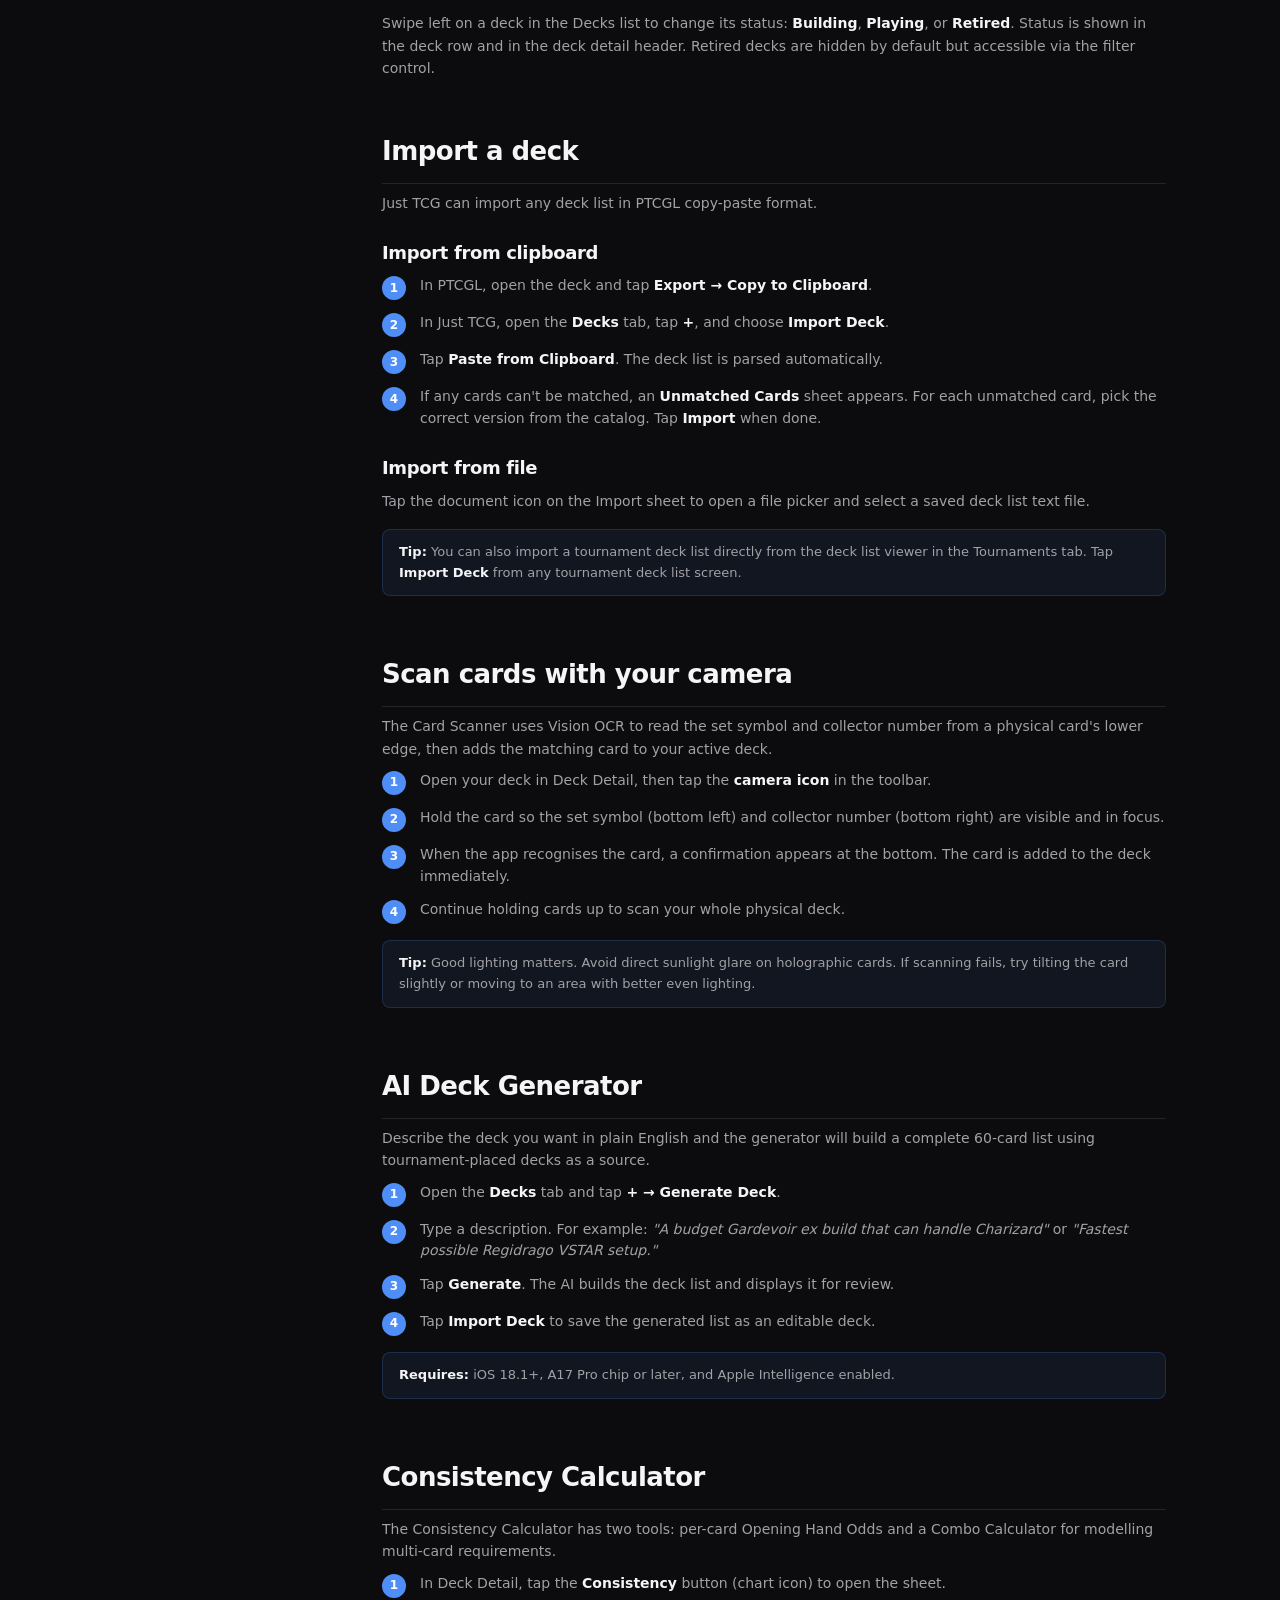
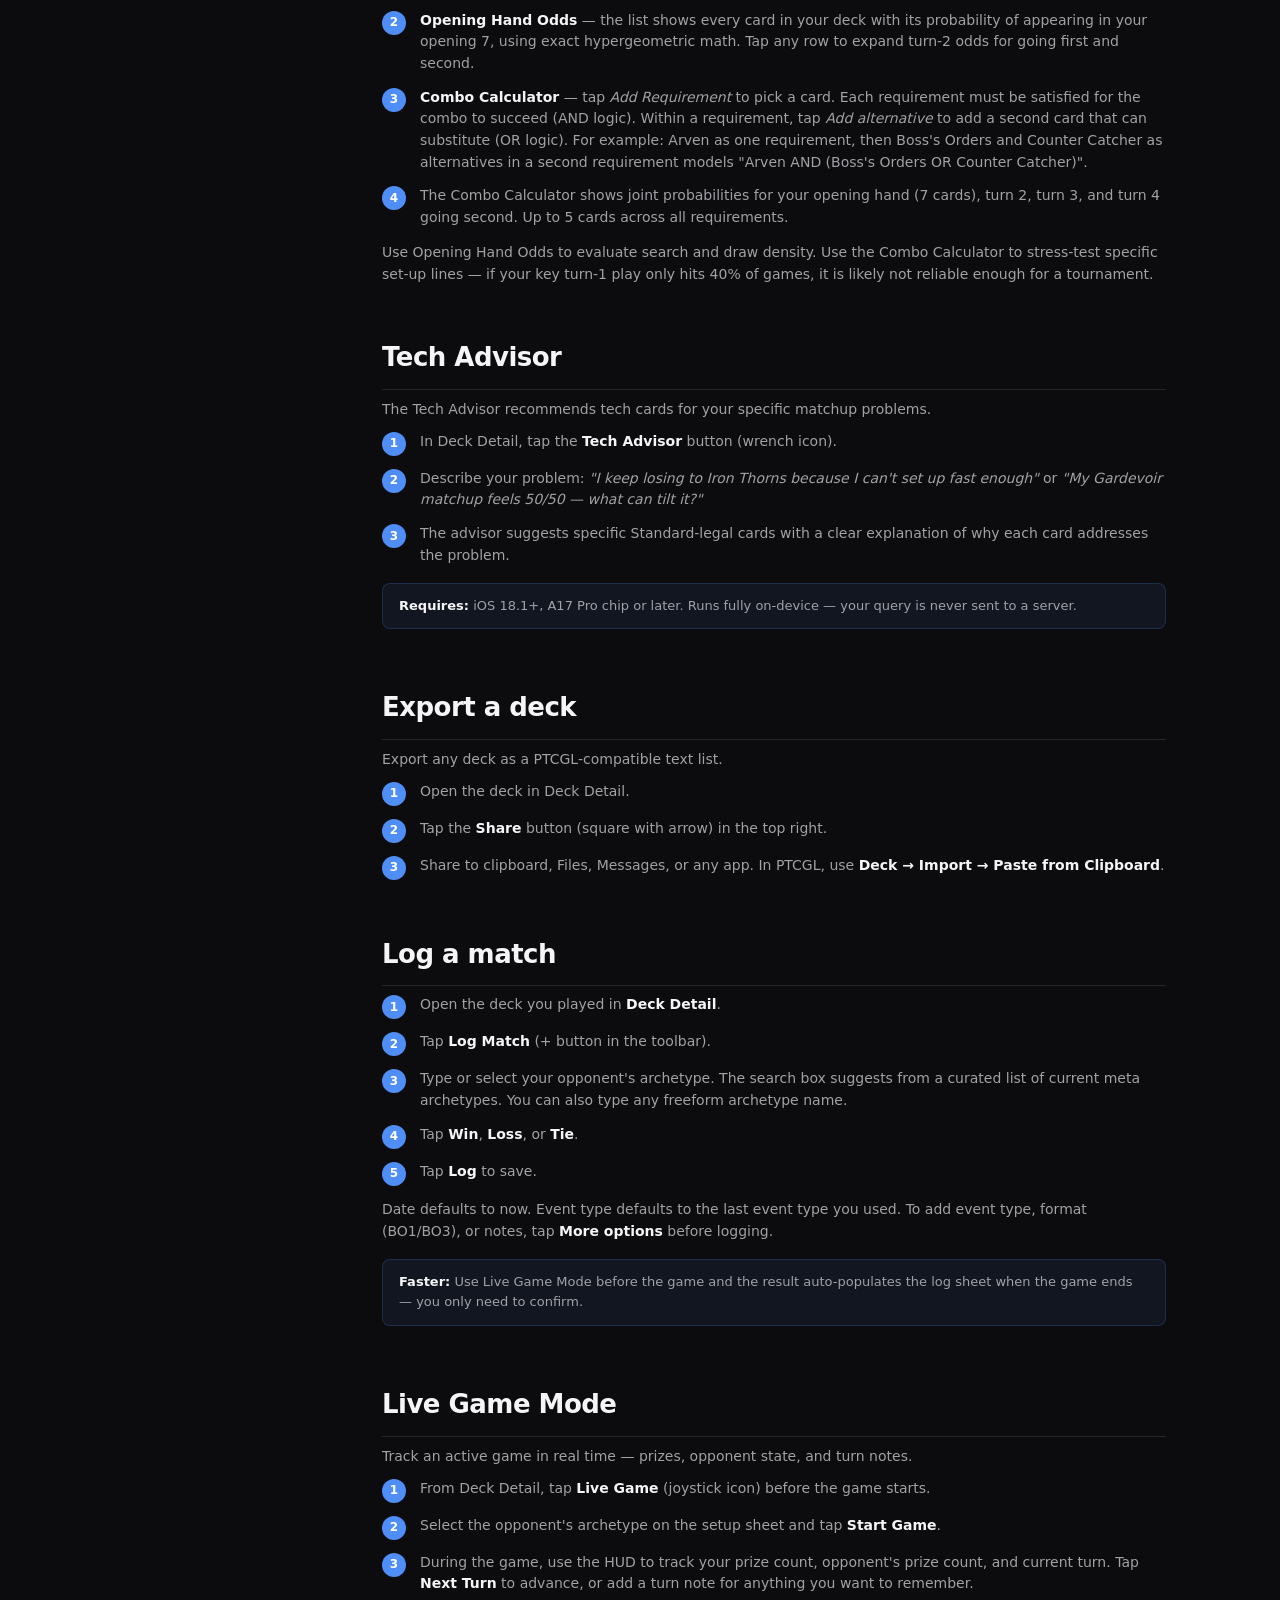
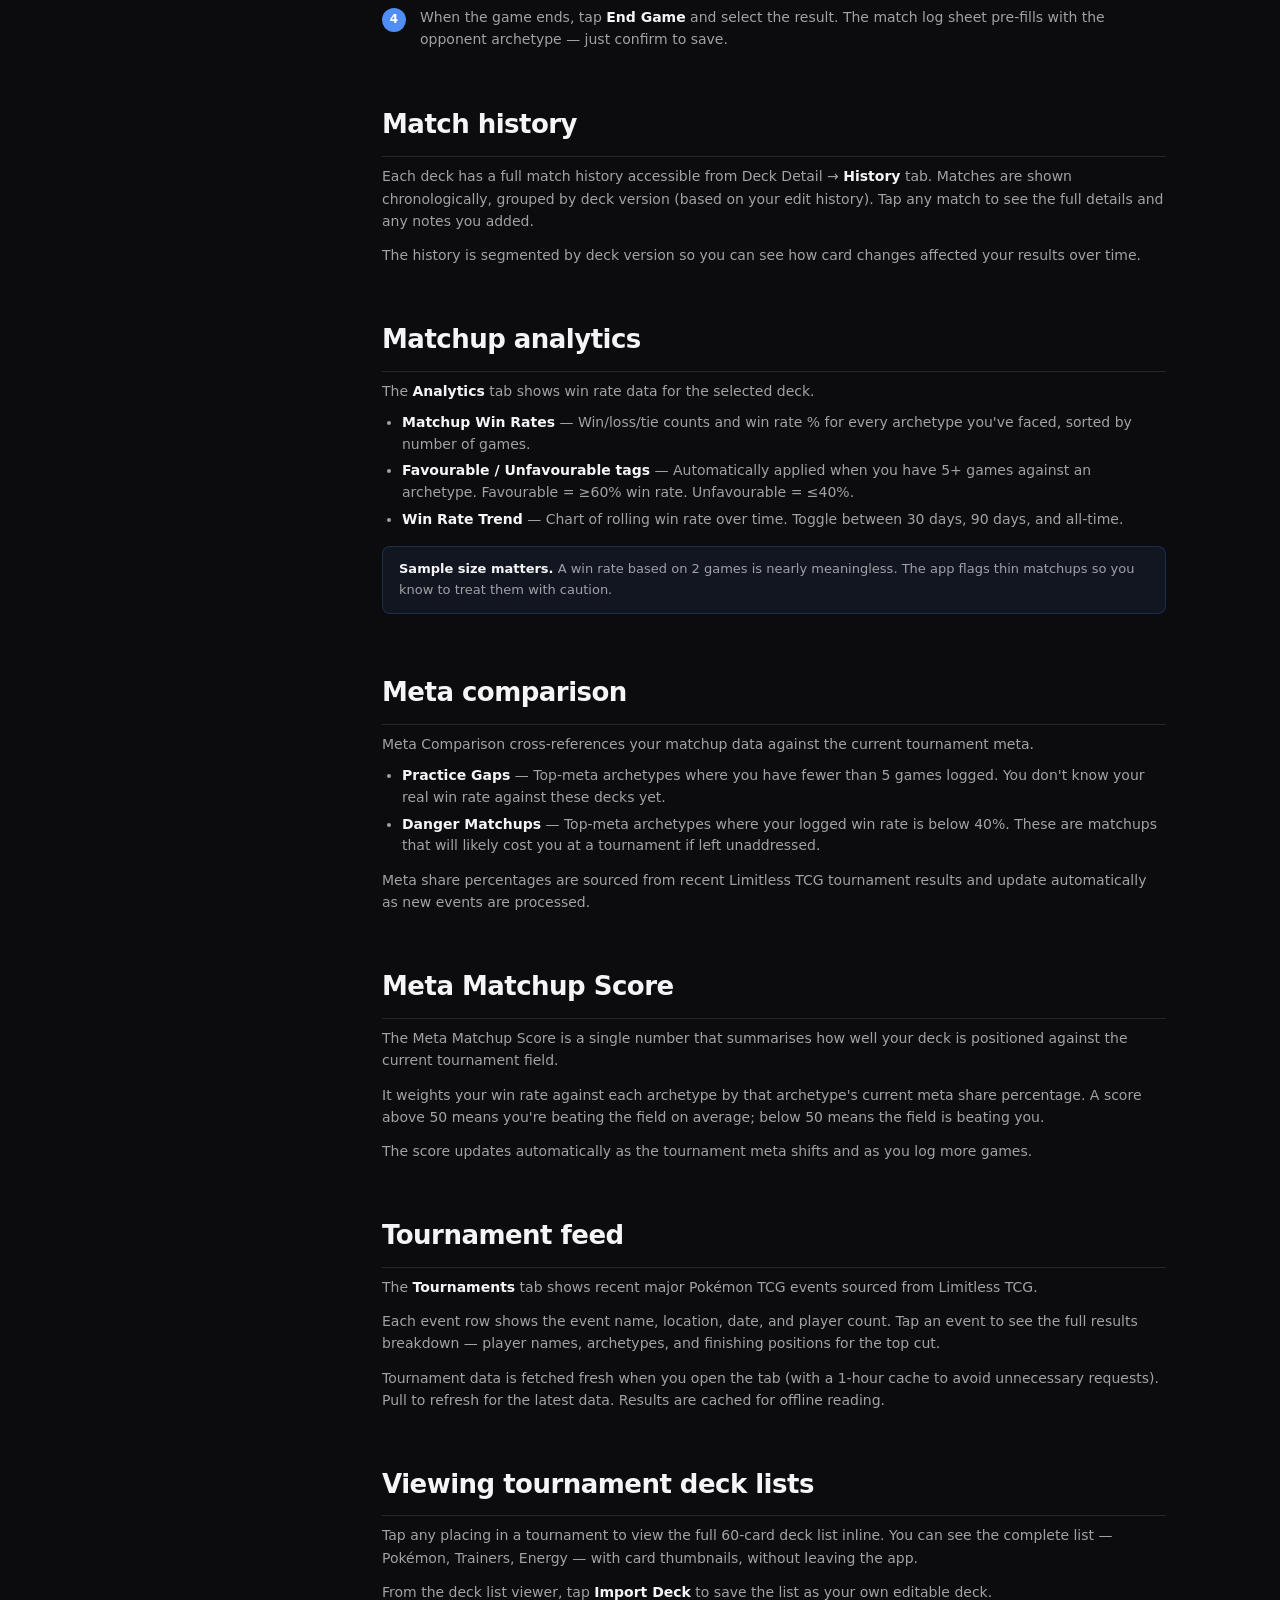
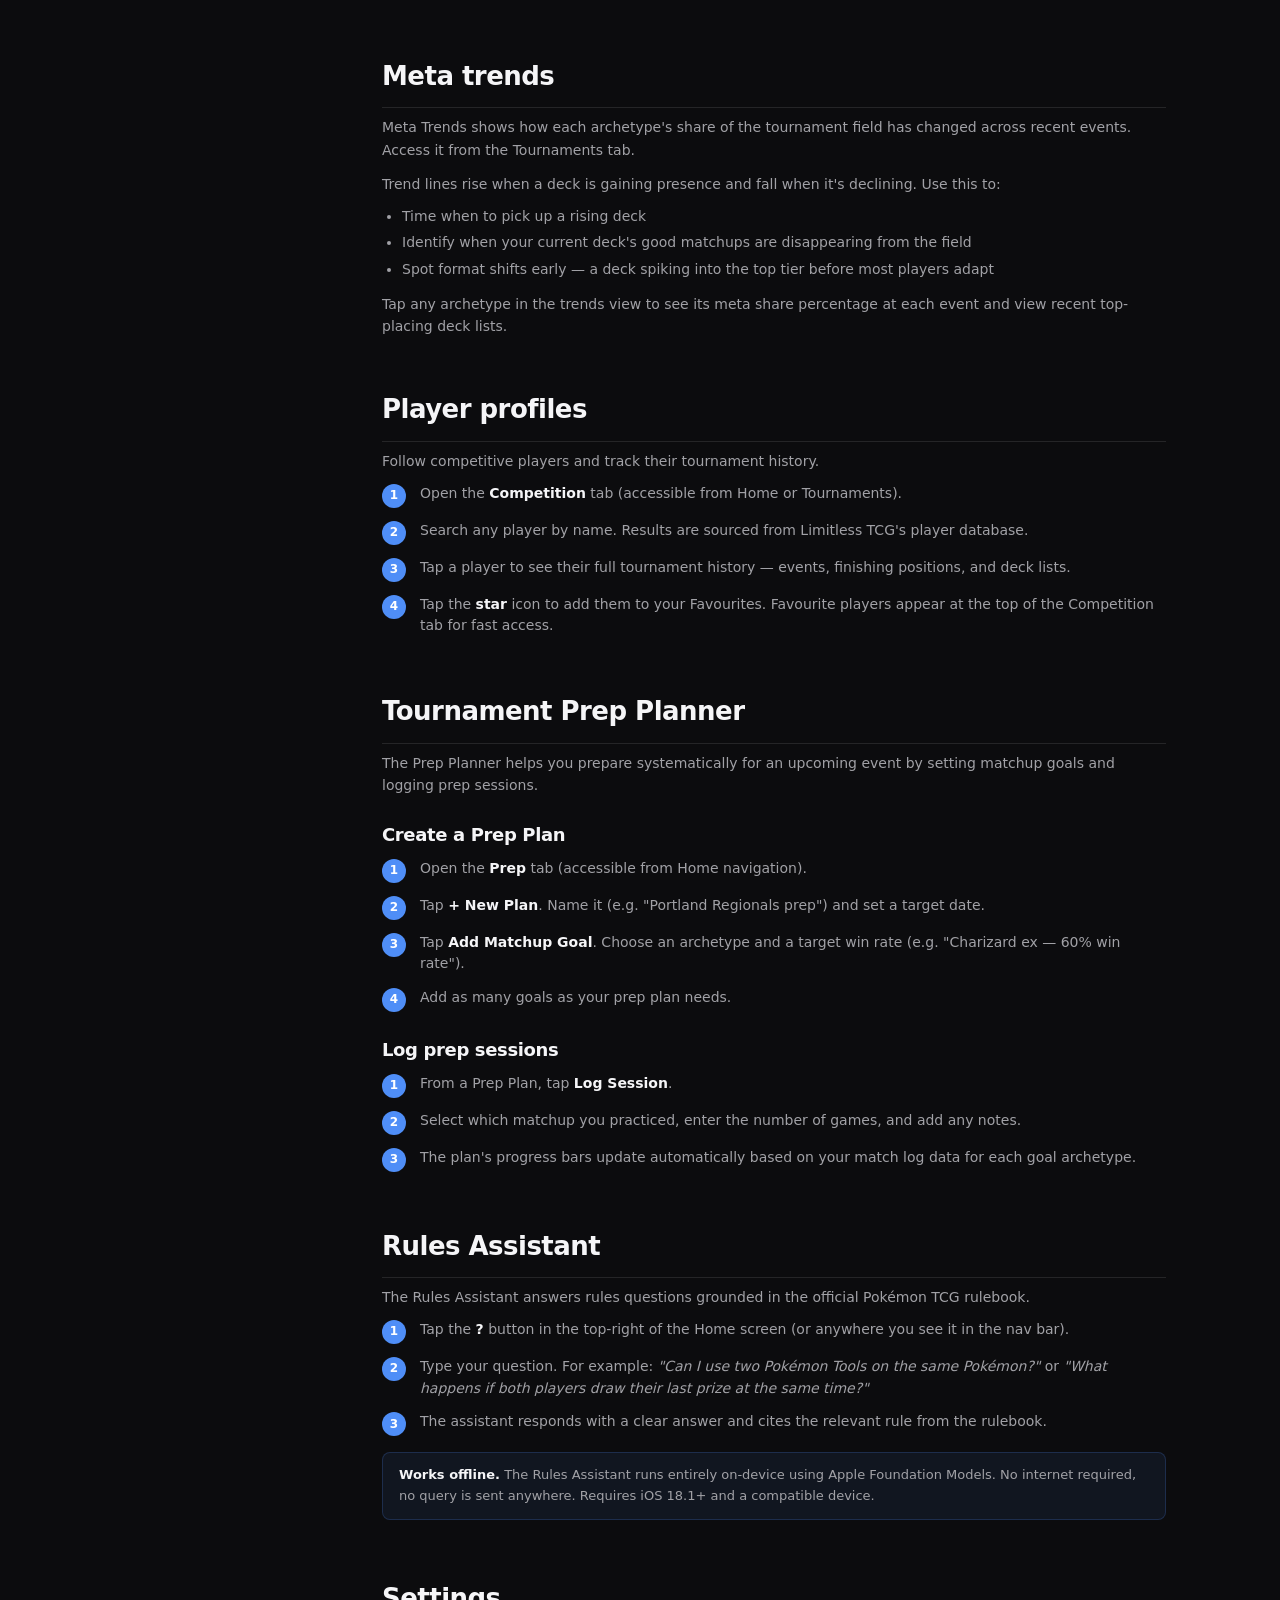
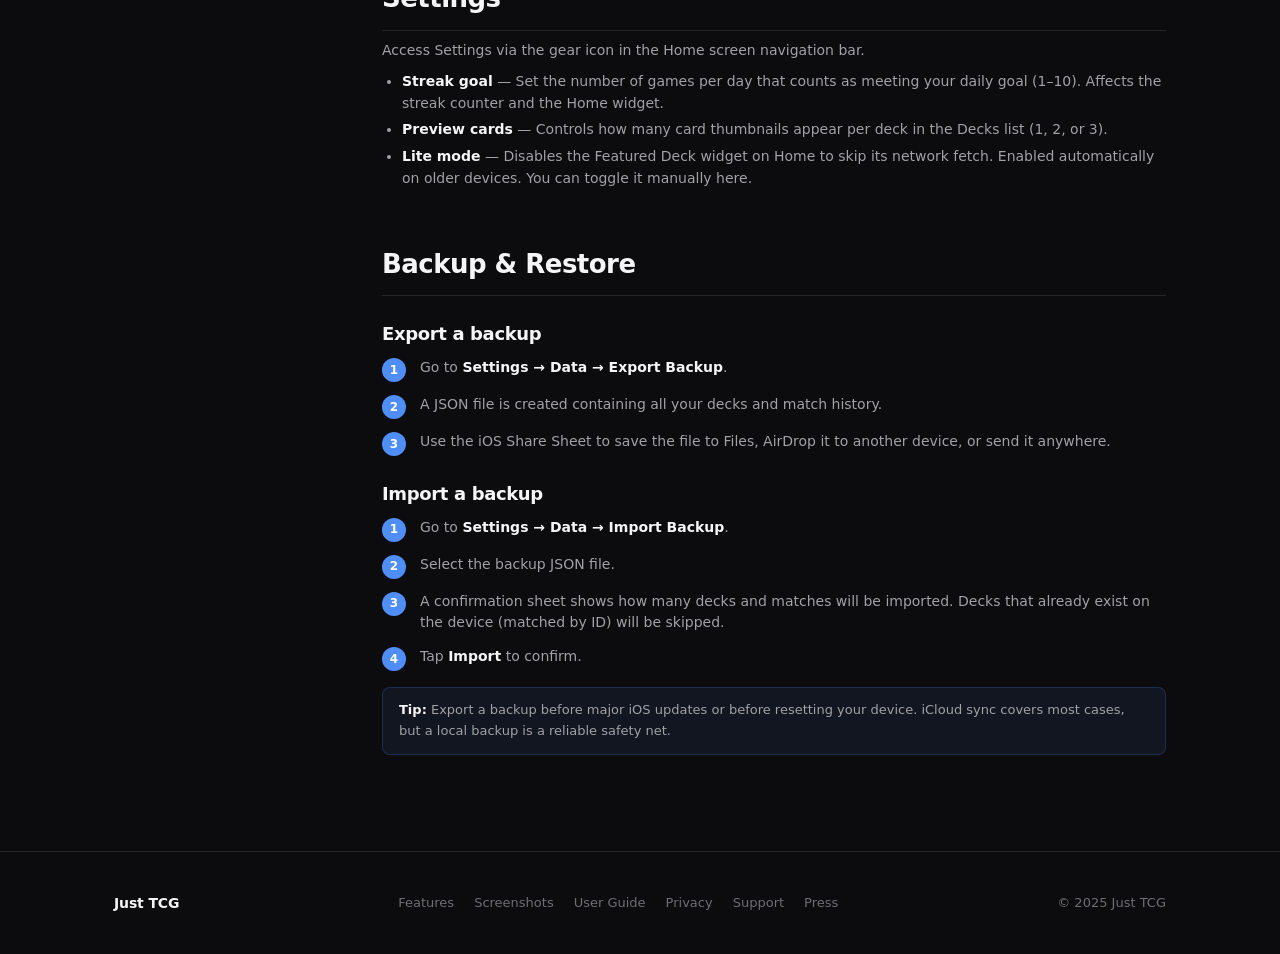
==== commit 74a291a5: "M38: Combo Calculator with AND/OR group logic in Consistency sheet Adds a Combo Calculator section t" ====
--- a/docs/guide.html
+++ b/docs/guide.html
@@ -250,13 +250,14 @@
 
         <div class="guide-section" id="consistency">
           <h2>Consistency Calculator</h2>
-          <p>The Consistency Calculator shows the probability of drawing specific cards in your opening hand.</p>
-
-          <div class="guide-step"><div class="step-num">1</div><div class="step-text">In Deck Detail, tap the <strong>Consistency</strong> button (chart icon).</div></div>
-          <div class="guide-step"><div class="step-num">2</div><div class="step-text">Select one or more cards from your deck. For each card, enter how many copies are in the deck (auto-filled) and how many you want in your opener.</div></div>
-          <div class="guide-step"><div class="step-num">3</div><div class="step-text">The calculator uses hypergeometric distribution to show the probability of holding at least your target count in a 7-card opening hand from a 60-card deck.</div></div>
-
-          <p>Use this to evaluate whether your Pokémon search count or Energy ratio gives you the opening consistency you need.</p>
+          <p>The Consistency Calculator has two tools: per-card Opening Hand Odds and a Combo Calculator for modelling multi-card requirements.</p>
+
+          <div class="guide-step"><div class="step-num">1</div><div class="step-text">In Deck Detail, tap the <strong>Consistency</strong> button (chart icon) to open the sheet.</div></div>
+          <div class="guide-step"><div class="step-num">2</div><div class="step-text"><strong>Opening Hand Odds</strong> — the list shows every card in your deck with its probability of appearing in your opening 7, using exact hypergeometric math. Tap any row to expand turn-2 odds for going first and second.</div></div>
+          <div class="guide-step"><div class="step-num">3</div><div class="step-text"><strong>Combo Calculator</strong> — tap <em>Add Requirement</em> to pick a card. Each requirement must be satisfied for the combo to succeed (AND logic). Within a requirement, tap <em>Add alternative</em> to add a second card that can substitute (OR logic). For example: Arven as one requirement, then Boss's Orders and Counter Catcher as alternatives in a second requirement models "Arven AND (Boss's Orders OR Counter Catcher)".</div></div>
+          <div class="guide-step"><div class="step-num">4</div><div class="step-text">The Combo Calculator shows joint probabilities for your opening hand (7 cards), turn 2, turn 3, and turn 4 going second. Up to 5 cards across all requirements.</div></div>
+
+          <p>Use Opening Hand Odds to evaluate search and draw density. Use the Combo Calculator to stress-test specific set-up lines — if your key turn-1 play only hits 40% of games, it is likely not reliable enough for a tournament.</p>
         </div>
 
         <div class="guide-section" id="tech-advisor">
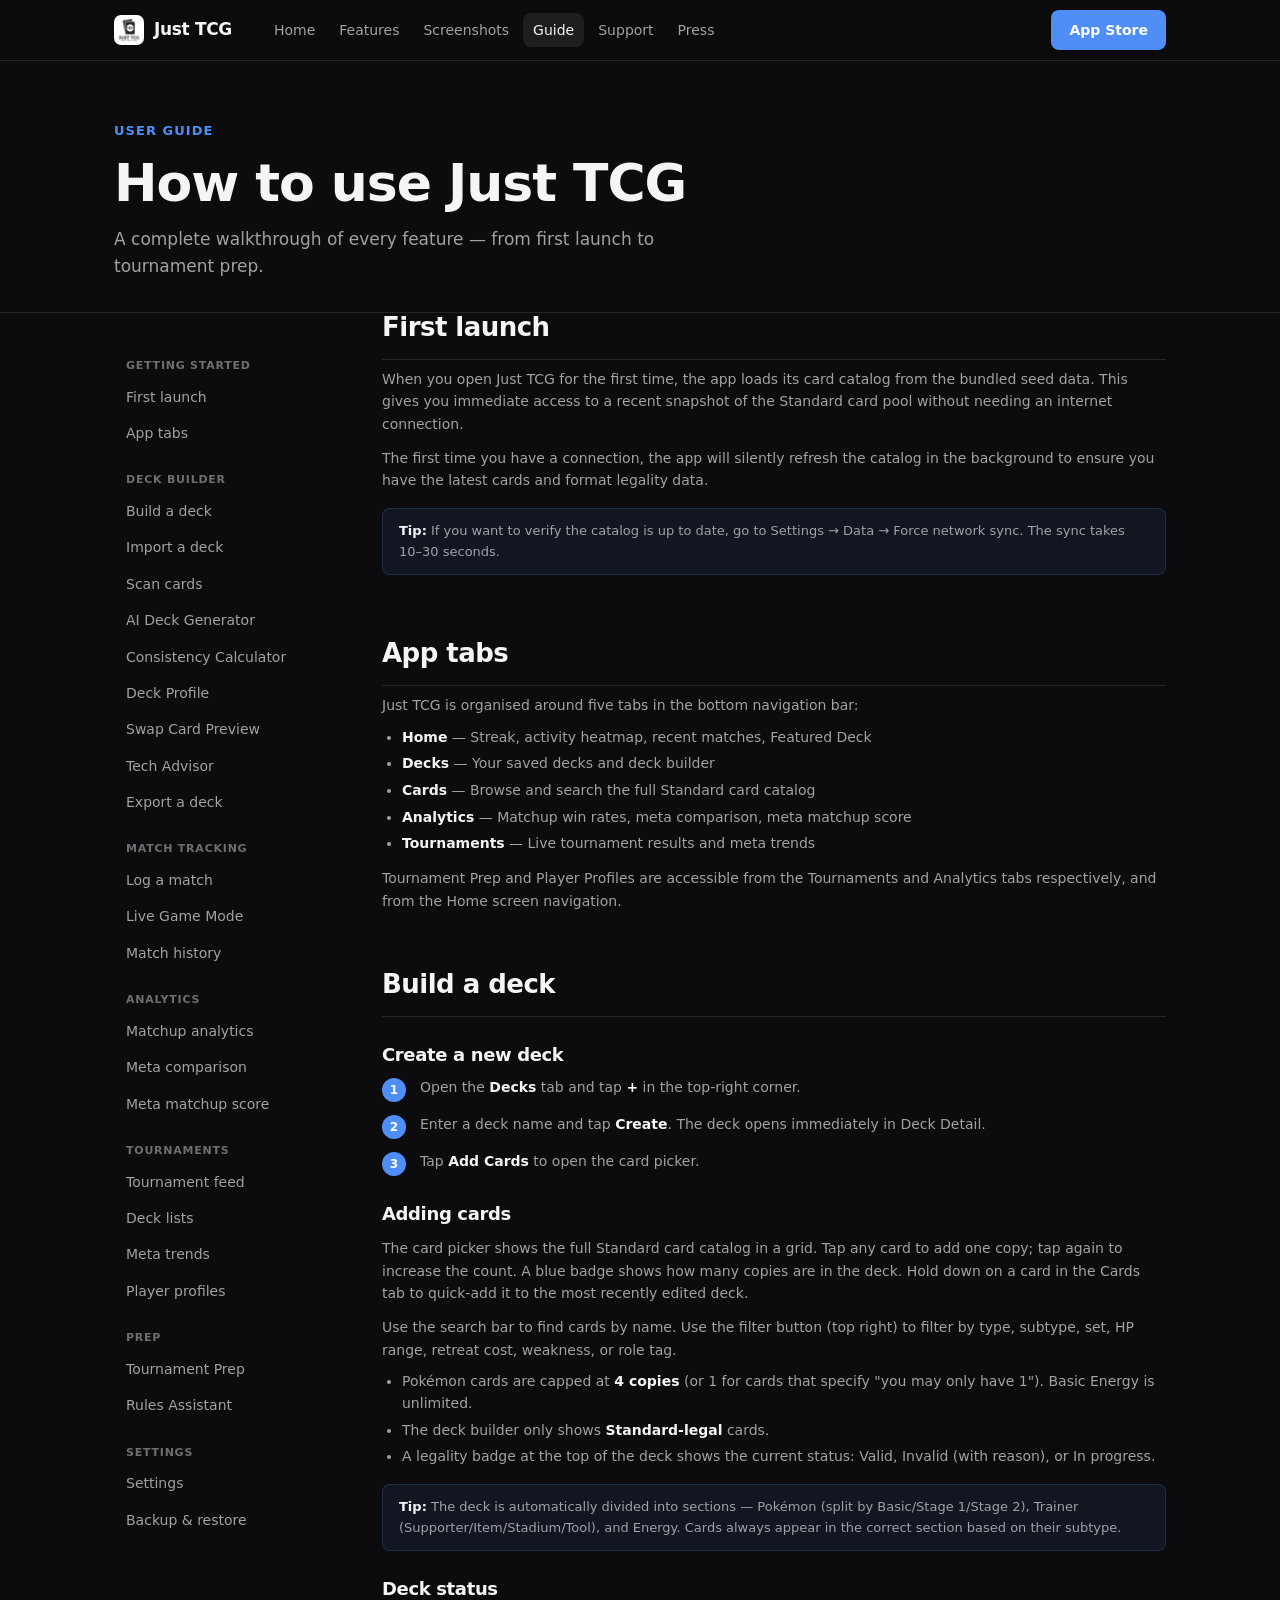
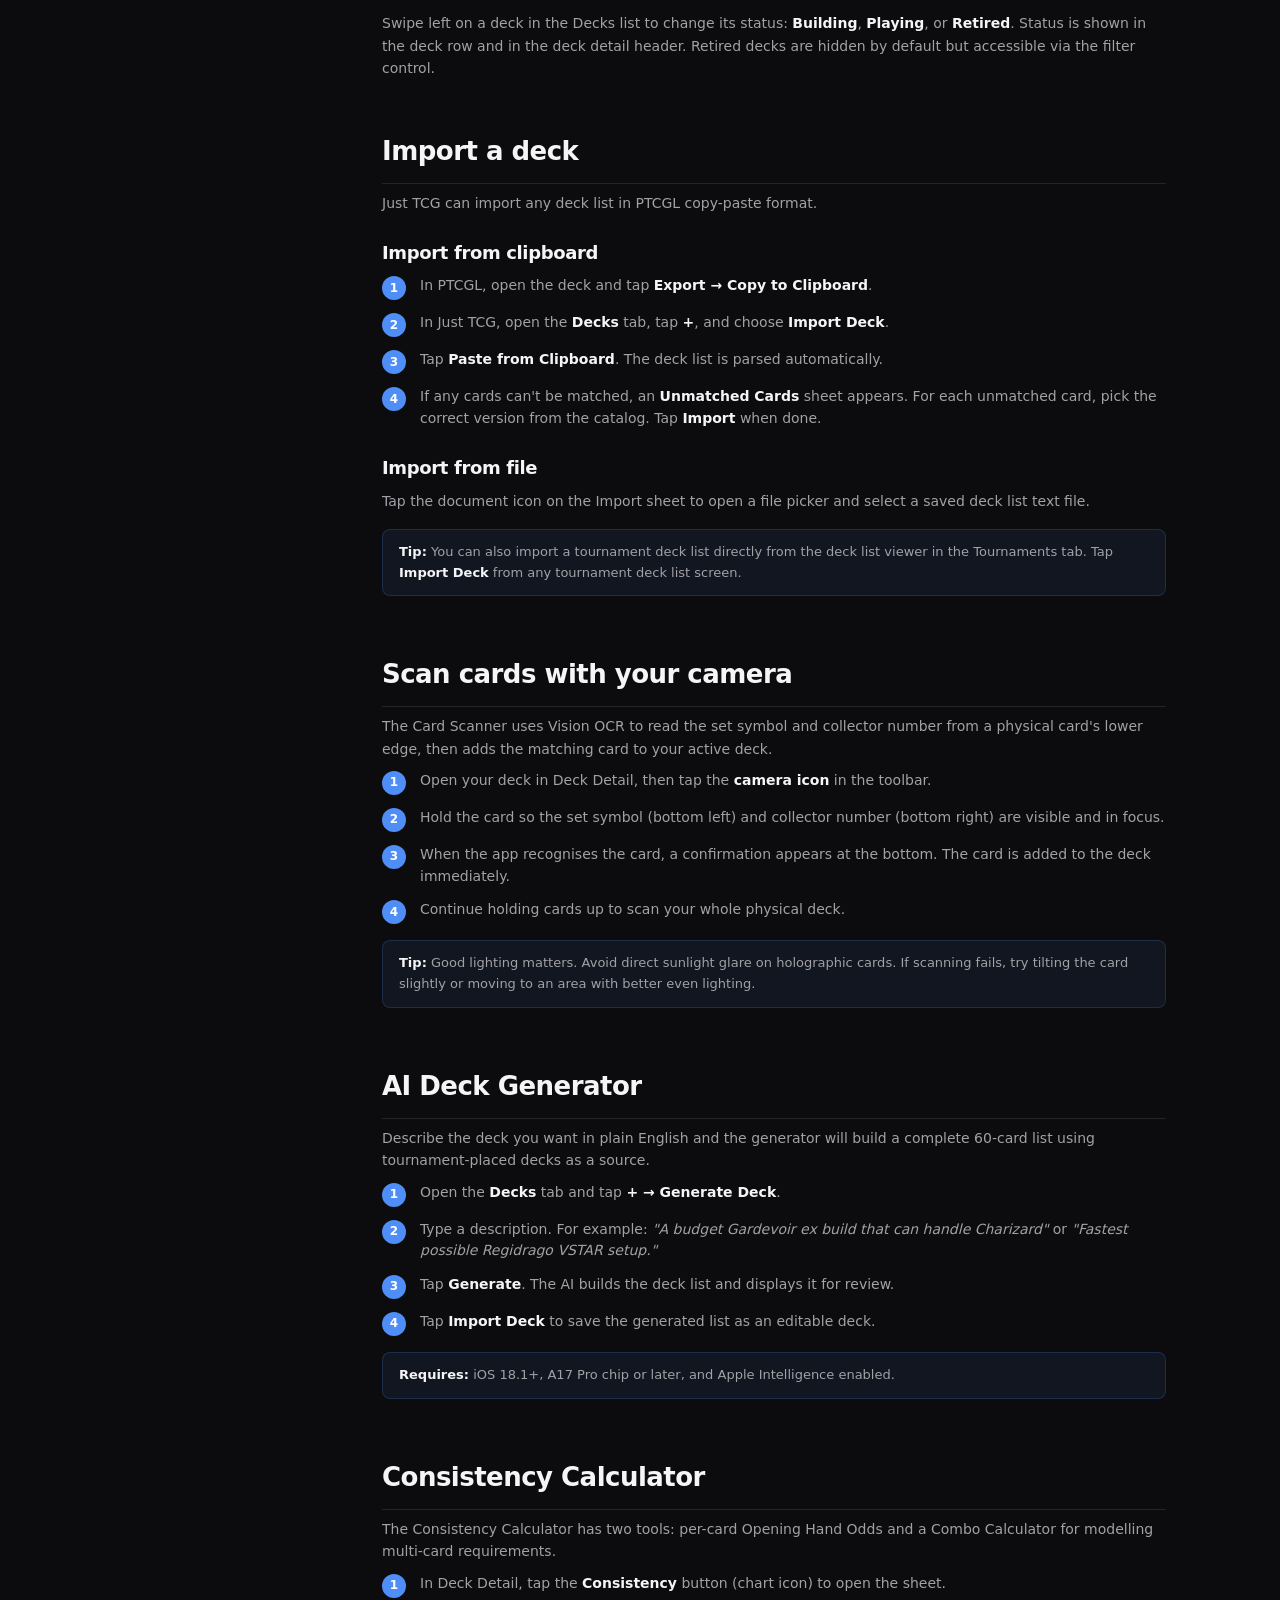
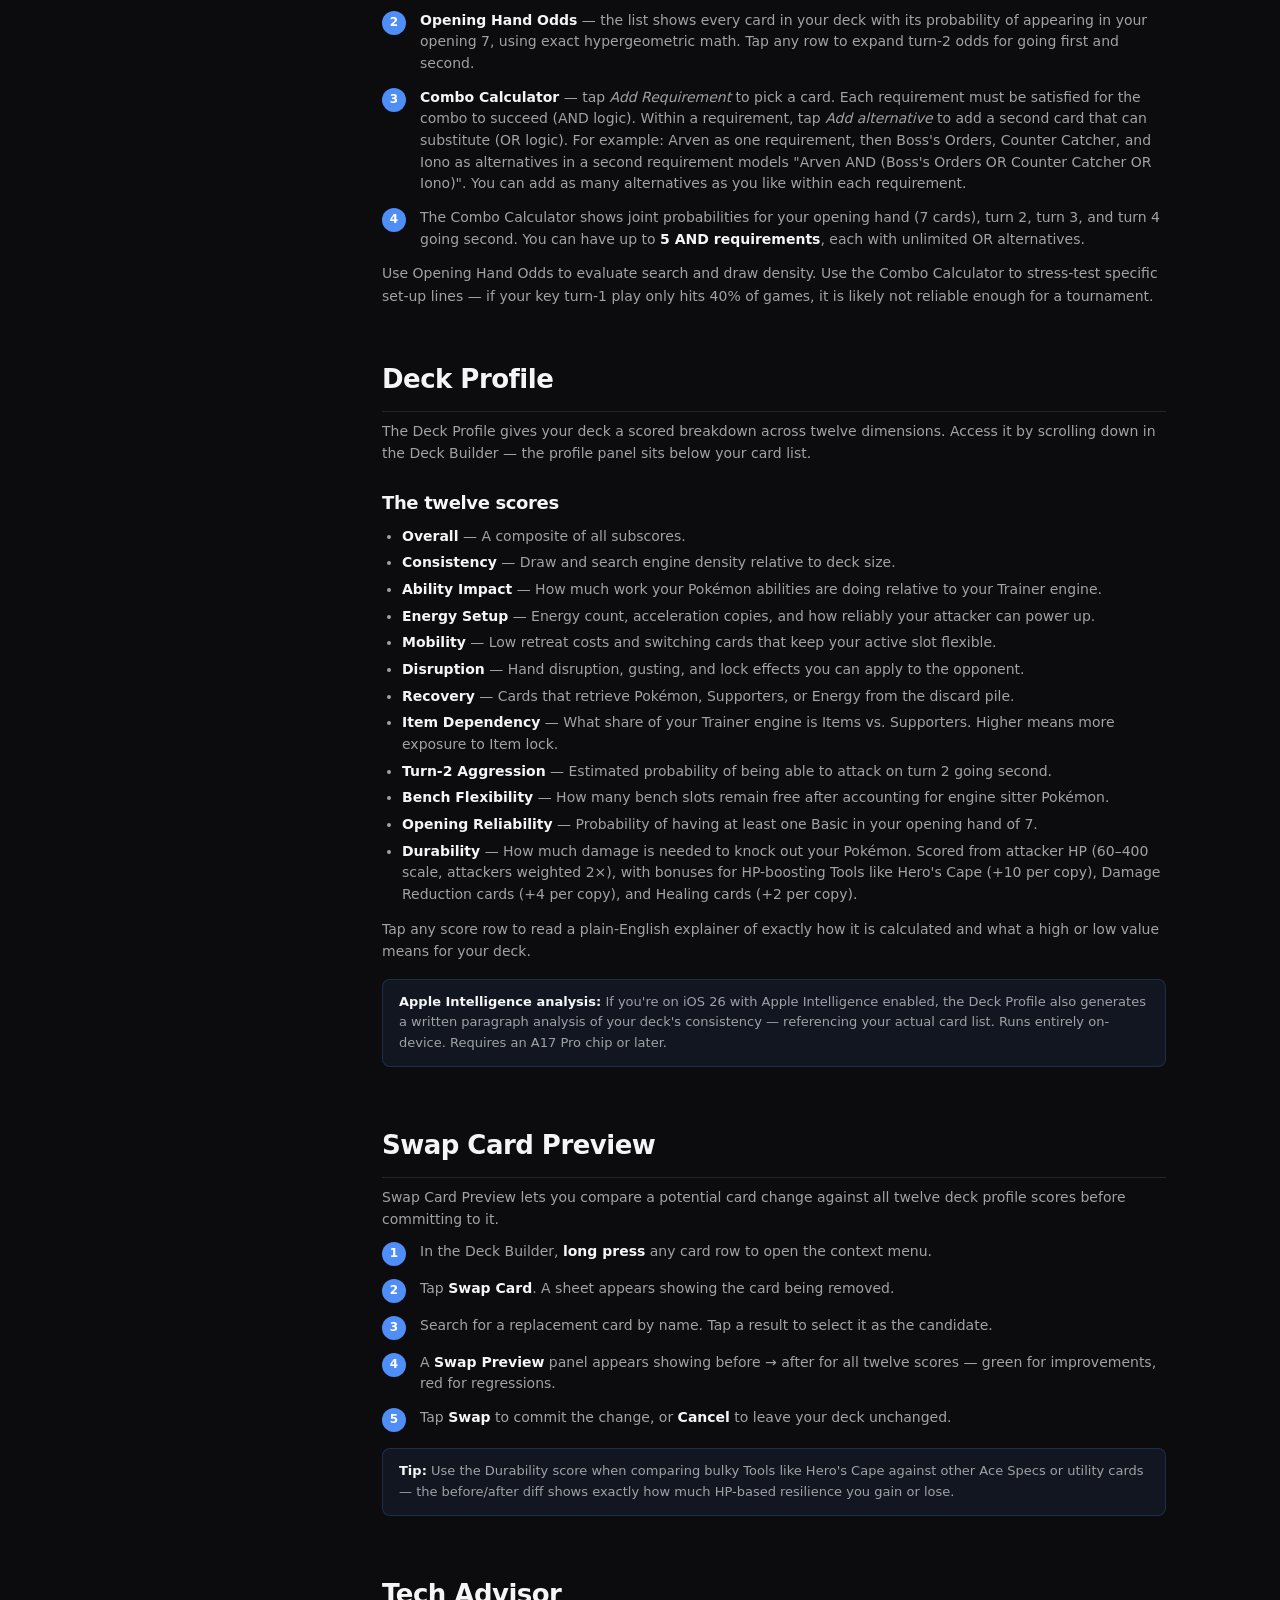
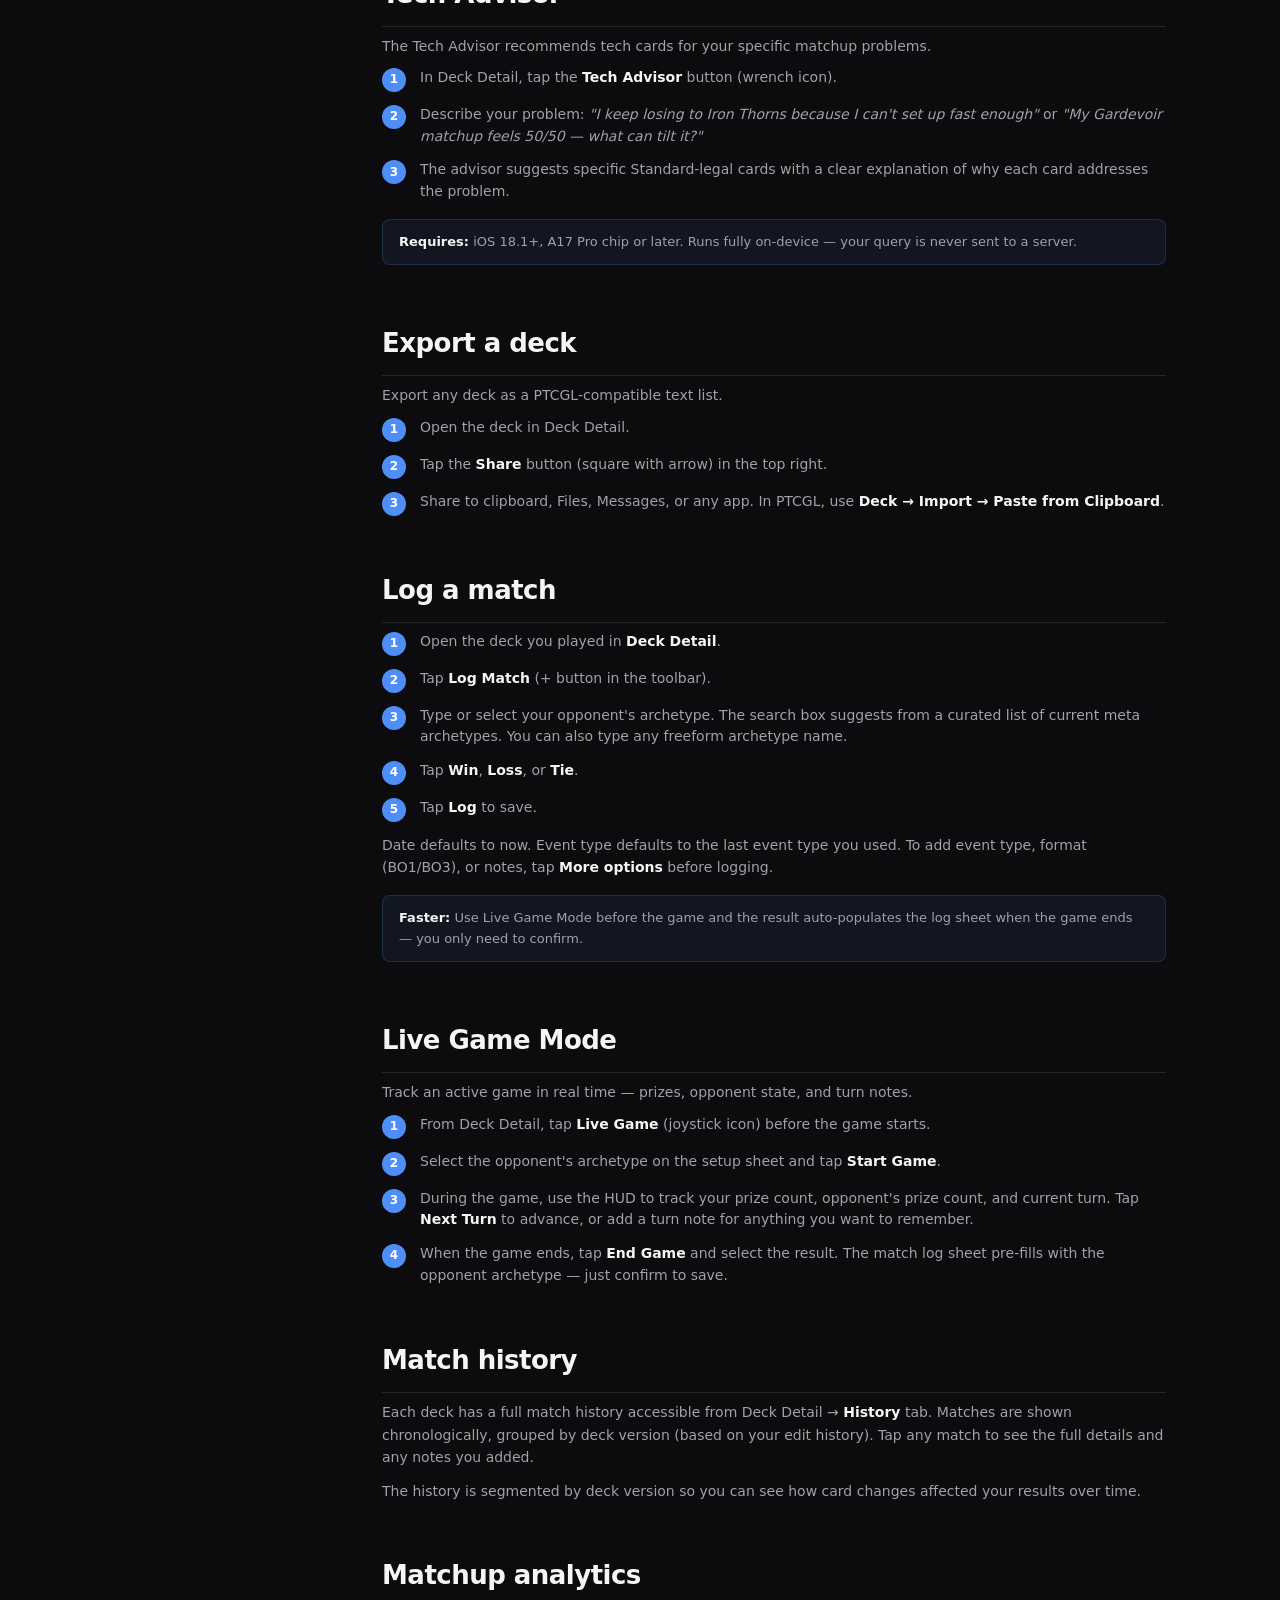
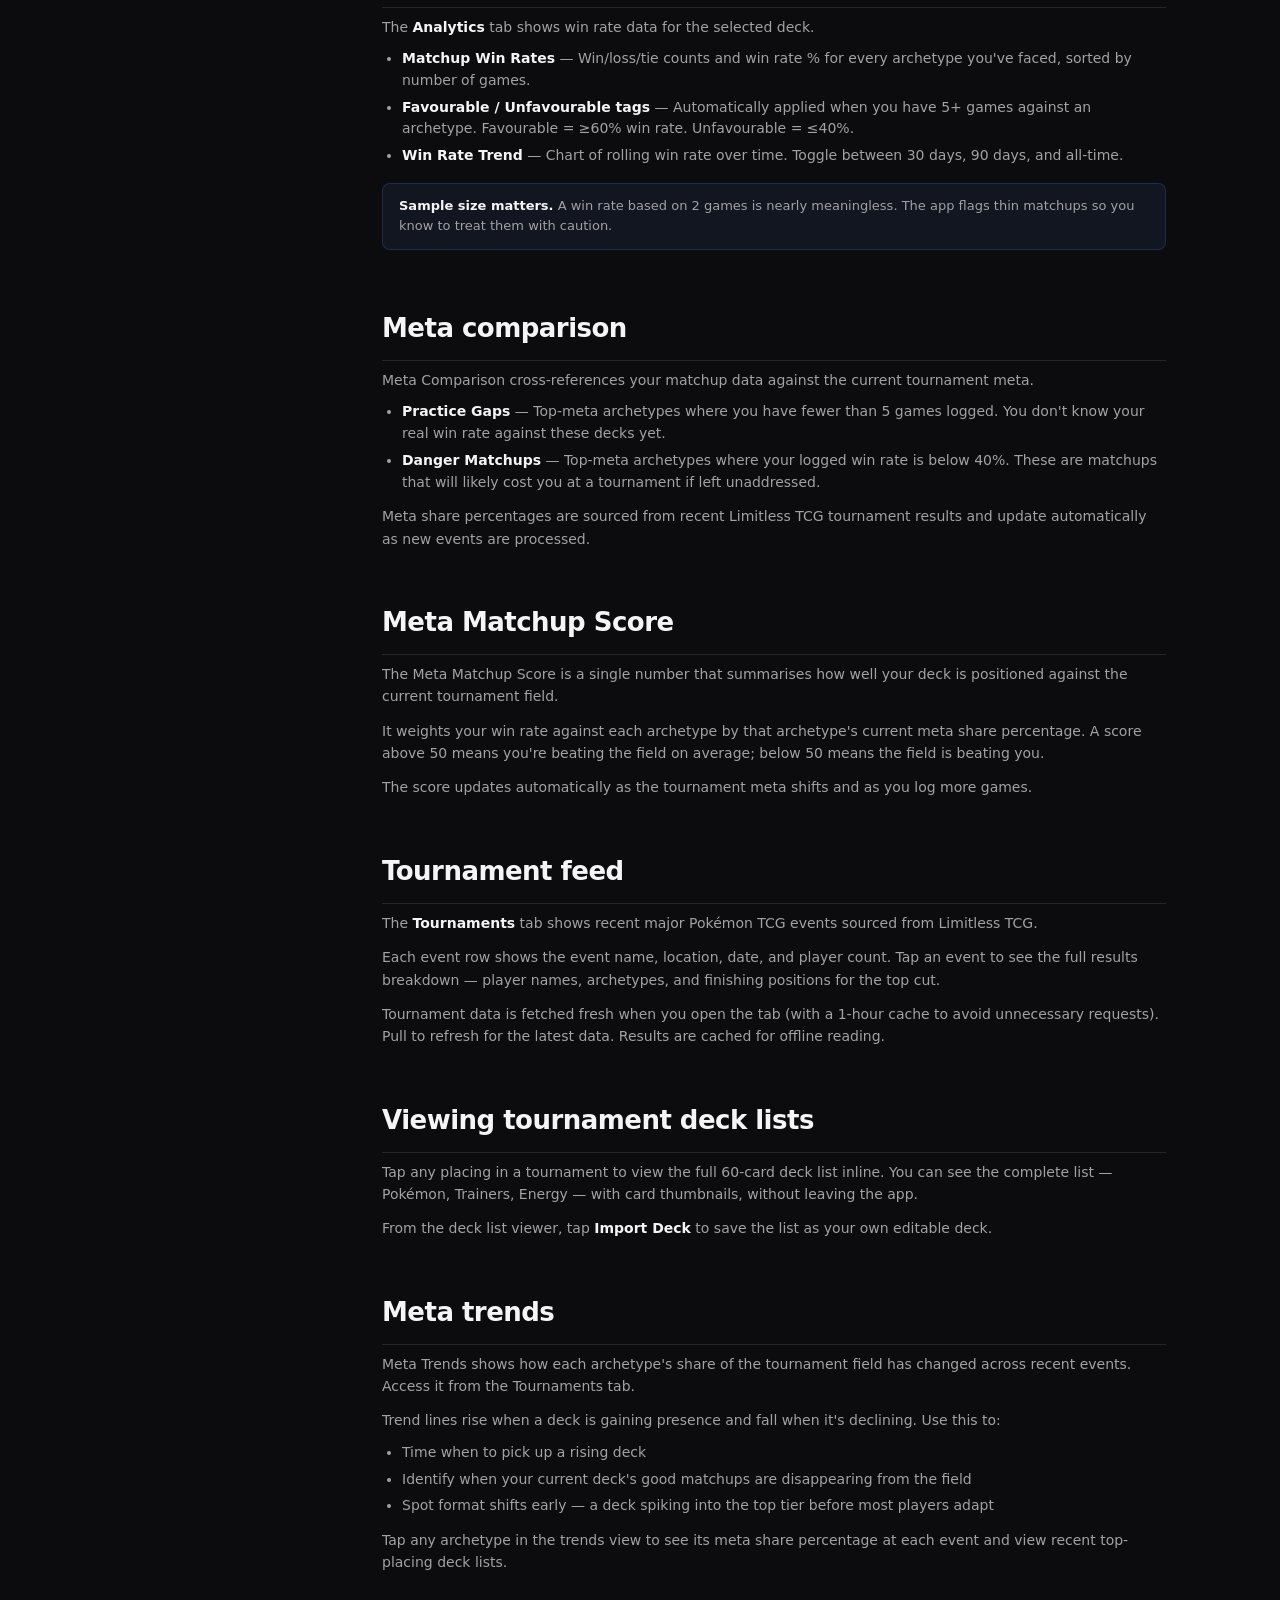
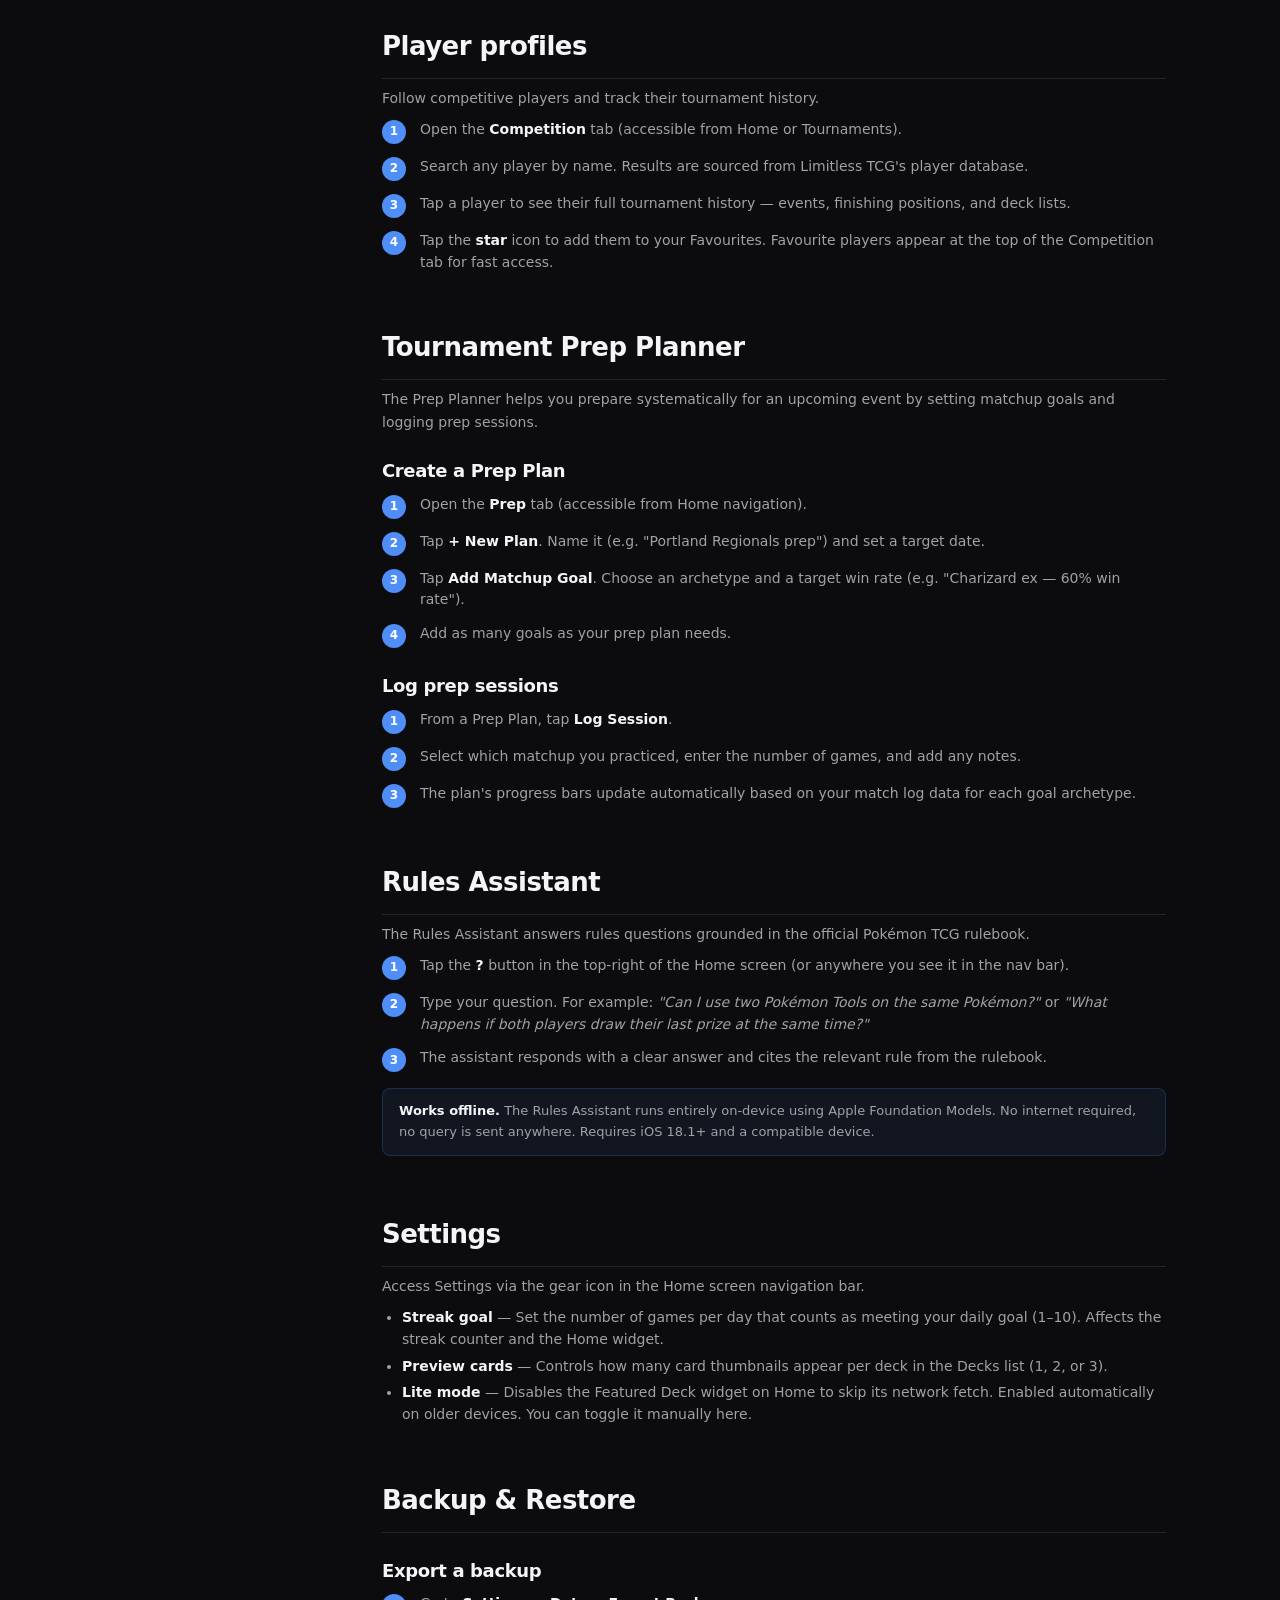
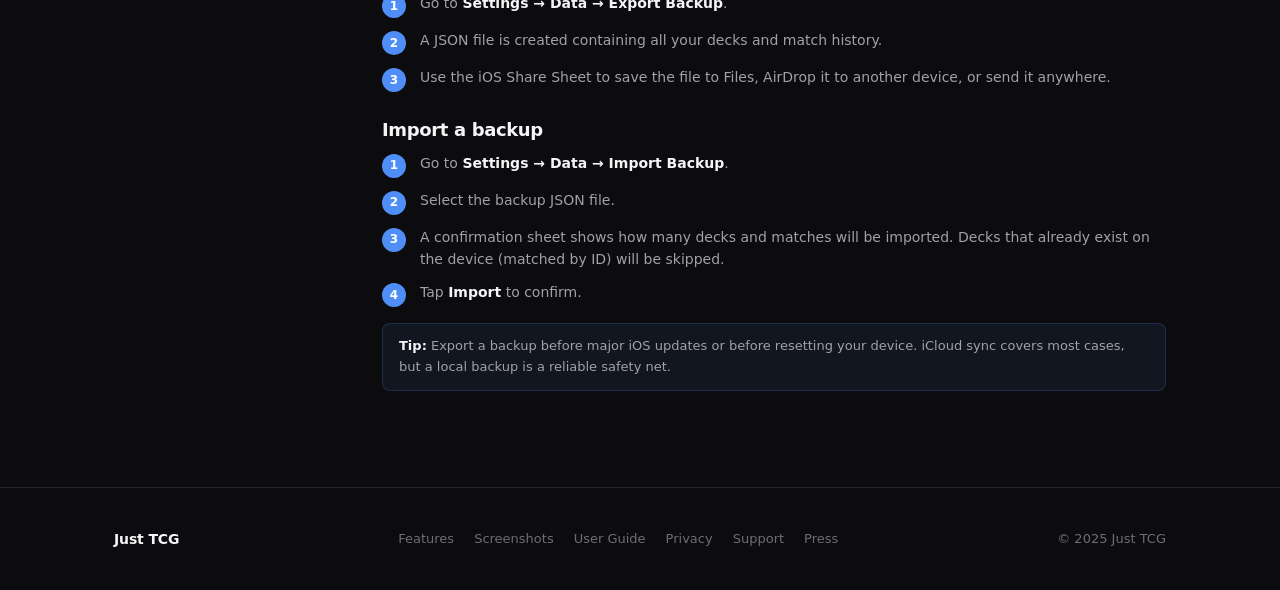
==== commit ab1b08c9: "Add Durability stat, Swap Card Preview, HP Boost tag, and combo calculator improvements - Deck Profi" ====
--- a/docs/guide.html
+++ b/docs/guide.html
@@ -132,6 +132,8 @@
         <a href="#scan-cards">Scan cards</a>
         <a href="#deck-generator">AI Deck Generator</a>
         <a href="#consistency">Consistency Calculator</a>
+        <a href="#deck-profile">Deck Profile</a>
+        <a href="#swap-card">Swap Card Preview</a>
         <a href="#tech-advisor">Tech Advisor</a>
         <a href="#export-deck">Export a deck</a>
 
@@ -254,10 +256,48 @@
 
           <div class="guide-step"><div class="step-num">1</div><div class="step-text">In Deck Detail, tap the <strong>Consistency</strong> button (chart icon) to open the sheet.</div></div>
           <div class="guide-step"><div class="step-num">2</div><div class="step-text"><strong>Opening Hand Odds</strong> — the list shows every card in your deck with its probability of appearing in your opening 7, using exact hypergeometric math. Tap any row to expand turn-2 odds for going first and second.</div></div>
-          <div class="guide-step"><div class="step-num">3</div><div class="step-text"><strong>Combo Calculator</strong> — tap <em>Add Requirement</em> to pick a card. Each requirement must be satisfied for the combo to succeed (AND logic). Within a requirement, tap <em>Add alternative</em> to add a second card that can substitute (OR logic). For example: Arven as one requirement, then Boss's Orders and Counter Catcher as alternatives in a second requirement models "Arven AND (Boss's Orders OR Counter Catcher)".</div></div>
-          <div class="guide-step"><div class="step-num">4</div><div class="step-text">The Combo Calculator shows joint probabilities for your opening hand (7 cards), turn 2, turn 3, and turn 4 going second. Up to 5 cards across all requirements.</div></div>
+          <div class="guide-step"><div class="step-num">3</div><div class="step-text"><strong>Combo Calculator</strong> — tap <em>Add Requirement</em> to pick a card. Each requirement must be satisfied for the combo to succeed (AND logic). Within a requirement, tap <em>Add alternative</em> to add a second card that can substitute (OR logic). For example: Arven as one requirement, then Boss's Orders, Counter Catcher, and Iono as alternatives in a second requirement models "Arven AND (Boss's Orders OR Counter Catcher OR Iono)". You can add as many alternatives as you like within each requirement.</div></div>
+          <div class="guide-step"><div class="step-num">4</div><div class="step-text">The Combo Calculator shows joint probabilities for your opening hand (7 cards), turn 2, turn 3, and turn 4 going second. You can have up to <strong>5 AND requirements</strong>, each with unlimited OR alternatives.</div></div>
 
           <p>Use Opening Hand Odds to evaluate search and draw density. Use the Combo Calculator to stress-test specific set-up lines — if your key turn-1 play only hits 40% of games, it is likely not reliable enough for a tournament.</p>
+        </div>
+
+        <div class="guide-section" id="deck-profile">
+          <h2>Deck Profile</h2>
+          <p>The Deck Profile gives your deck a scored breakdown across twelve dimensions. Access it by scrolling down in the Deck Builder — the profile panel sits below your card list.</p>
+
+          <h3>The twelve scores</h3>
+          <ul>
+            <li><strong>Overall</strong> — A composite of all subscores.</li>
+            <li><strong>Consistency</strong> — Draw and search engine density relative to deck size.</li>
+            <li><strong>Ability Impact</strong> — How much work your Pokémon abilities are doing relative to your Trainer engine.</li>
+            <li><strong>Energy Setup</strong> — Energy count, acceleration copies, and how reliably your attacker can power up.</li>
+            <li><strong>Mobility</strong> — Low retreat costs and switching cards that keep your active slot flexible.</li>
+            <li><strong>Disruption</strong> — Hand disruption, gusting, and lock effects you can apply to the opponent.</li>
+            <li><strong>Recovery</strong> — Cards that retrieve Pokémon, Supporters, or Energy from the discard pile.</li>
+            <li><strong>Item Dependency</strong> — What share of your Trainer engine is Items vs. Supporters. Higher means more exposure to Item lock.</li>
+            <li><strong>Turn-2 Aggression</strong> — Estimated probability of being able to attack on turn 2 going second.</li>
+            <li><strong>Bench Flexibility</strong> — How many bench slots remain free after accounting for engine sitter Pokémon.</li>
+            <li><strong>Opening Reliability</strong> — Probability of having at least one Basic in your opening hand of 7.</li>
+            <li><strong>Durability</strong> — How much damage is needed to knock out your Pokémon. Scored from attacker HP (60–400 scale, attackers weighted 2×), with bonuses for HP-boosting Tools like Hero's Cape (+10 per copy), Damage Reduction cards (+4 per copy), and Healing cards (+2 per copy).</li>
+          </ul>
+
+          <p>Tap any score row to read a plain-English explainer of exactly how it is calculated and what a high or low value means for your deck.</p>
+
+          <div class="tip"><strong>Apple Intelligence analysis:</strong> If you're on iOS 26 with Apple Intelligence enabled, the Deck Profile also generates a written paragraph analysis of your deck's consistency — referencing your actual card list. Runs entirely on-device. Requires an A17 Pro chip or later.</div>
+        </div>
+
+        <div class="guide-section" id="swap-card">
+          <h2>Swap Card Preview</h2>
+          <p>Swap Card Preview lets you compare a potential card change against all twelve deck profile scores before committing to it.</p>
+
+          <div class="guide-step"><div class="step-num">1</div><div class="step-text">In the Deck Builder, <strong>long press</strong> any card row to open the context menu.</div></div>
+          <div class="guide-step"><div class="step-num">2</div><div class="step-text">Tap <strong>Swap Card</strong>. A sheet appears showing the card being removed.</div></div>
+          <div class="guide-step"><div class="step-num">3</div><div class="step-text">Search for a replacement card by name. Tap a result to select it as the candidate.</div></div>
+          <div class="guide-step"><div class="step-num">4</div><div class="step-text">A <strong>Swap Preview</strong> panel appears showing before → after for all twelve scores — green for improvements, red for regressions.</div></div>
+          <div class="guide-step"><div class="step-num">5</div><div class="step-text">Tap <strong>Swap</strong> to commit the change, or <strong>Cancel</strong> to leave your deck unchanged.</div></div>
+
+          <div class="tip"><strong>Tip:</strong> Use the Durability score when comparing bulky Tools like Hero's Cape against other Ace Specs or utility cards — the before/after diff shows exactly how much HP-based resilience you gain or lose.</div>
         </div>
 
         <div class="guide-section" id="tech-advisor">
